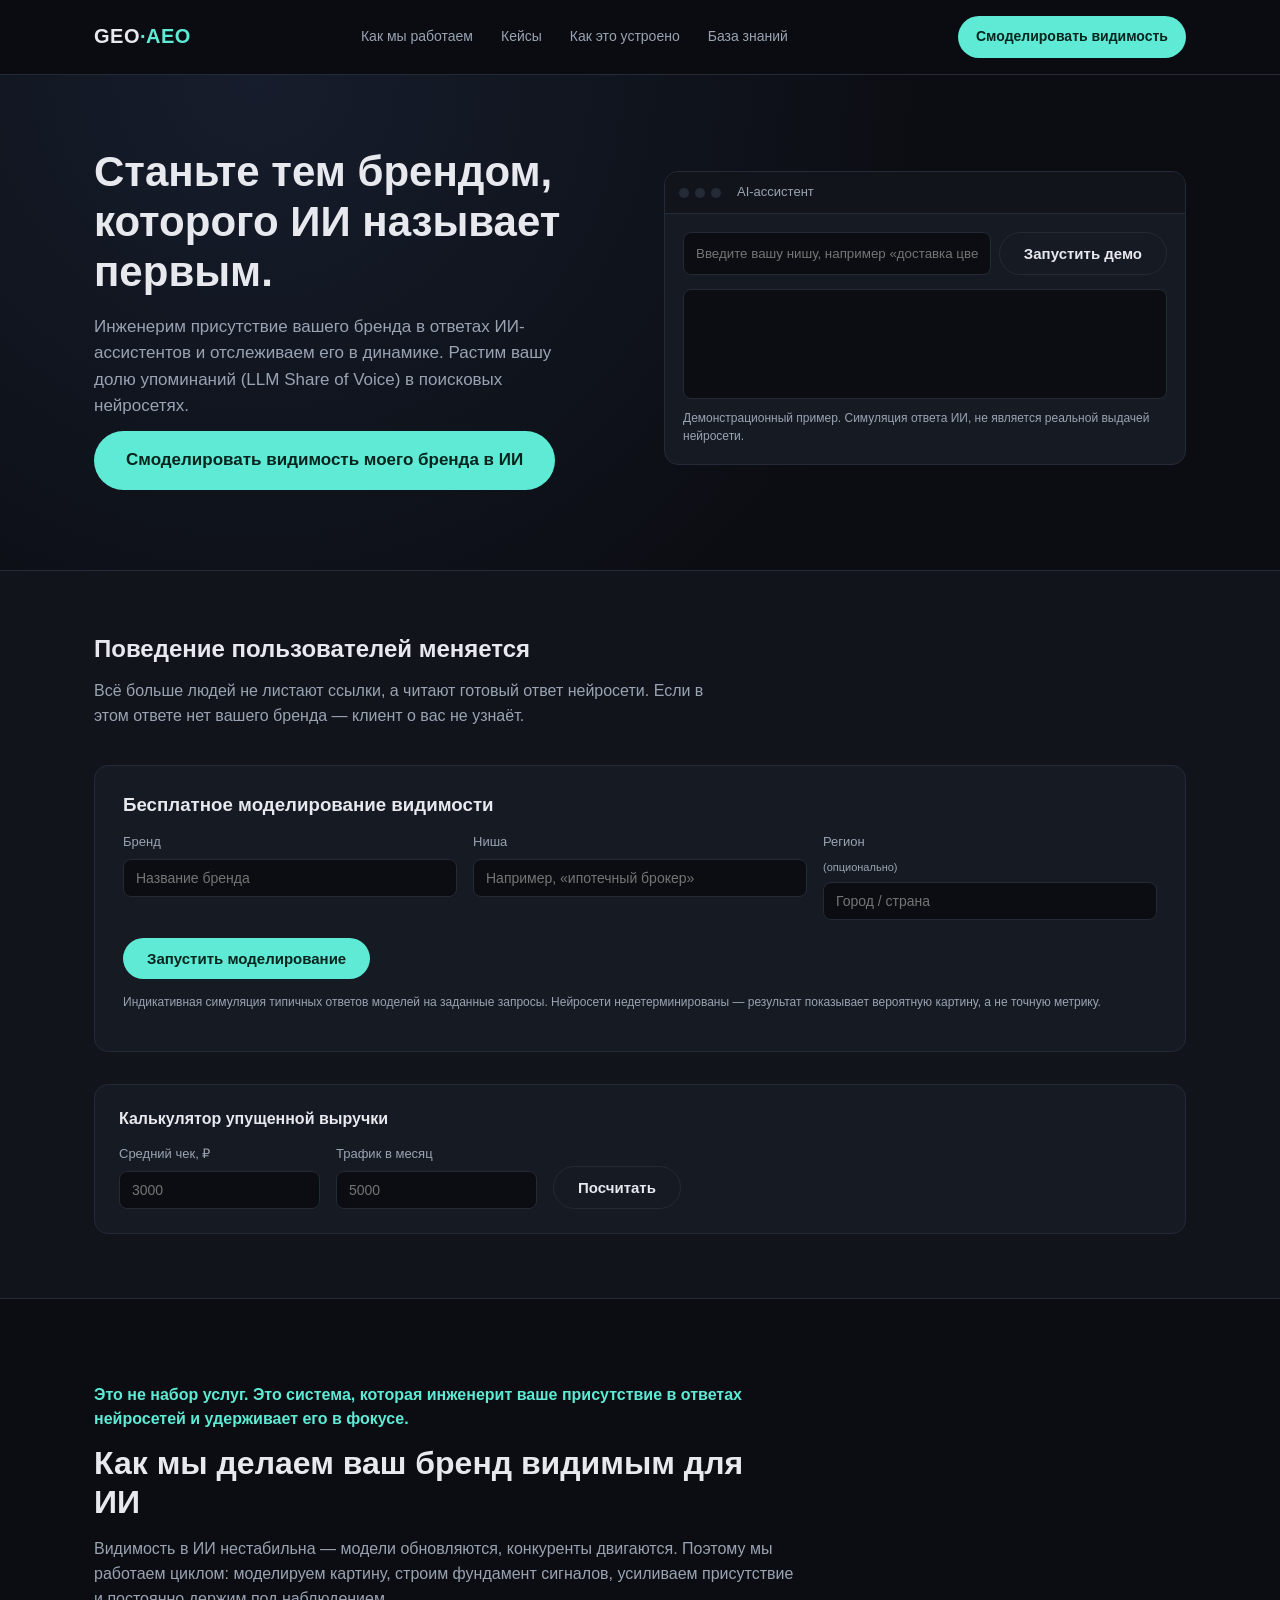
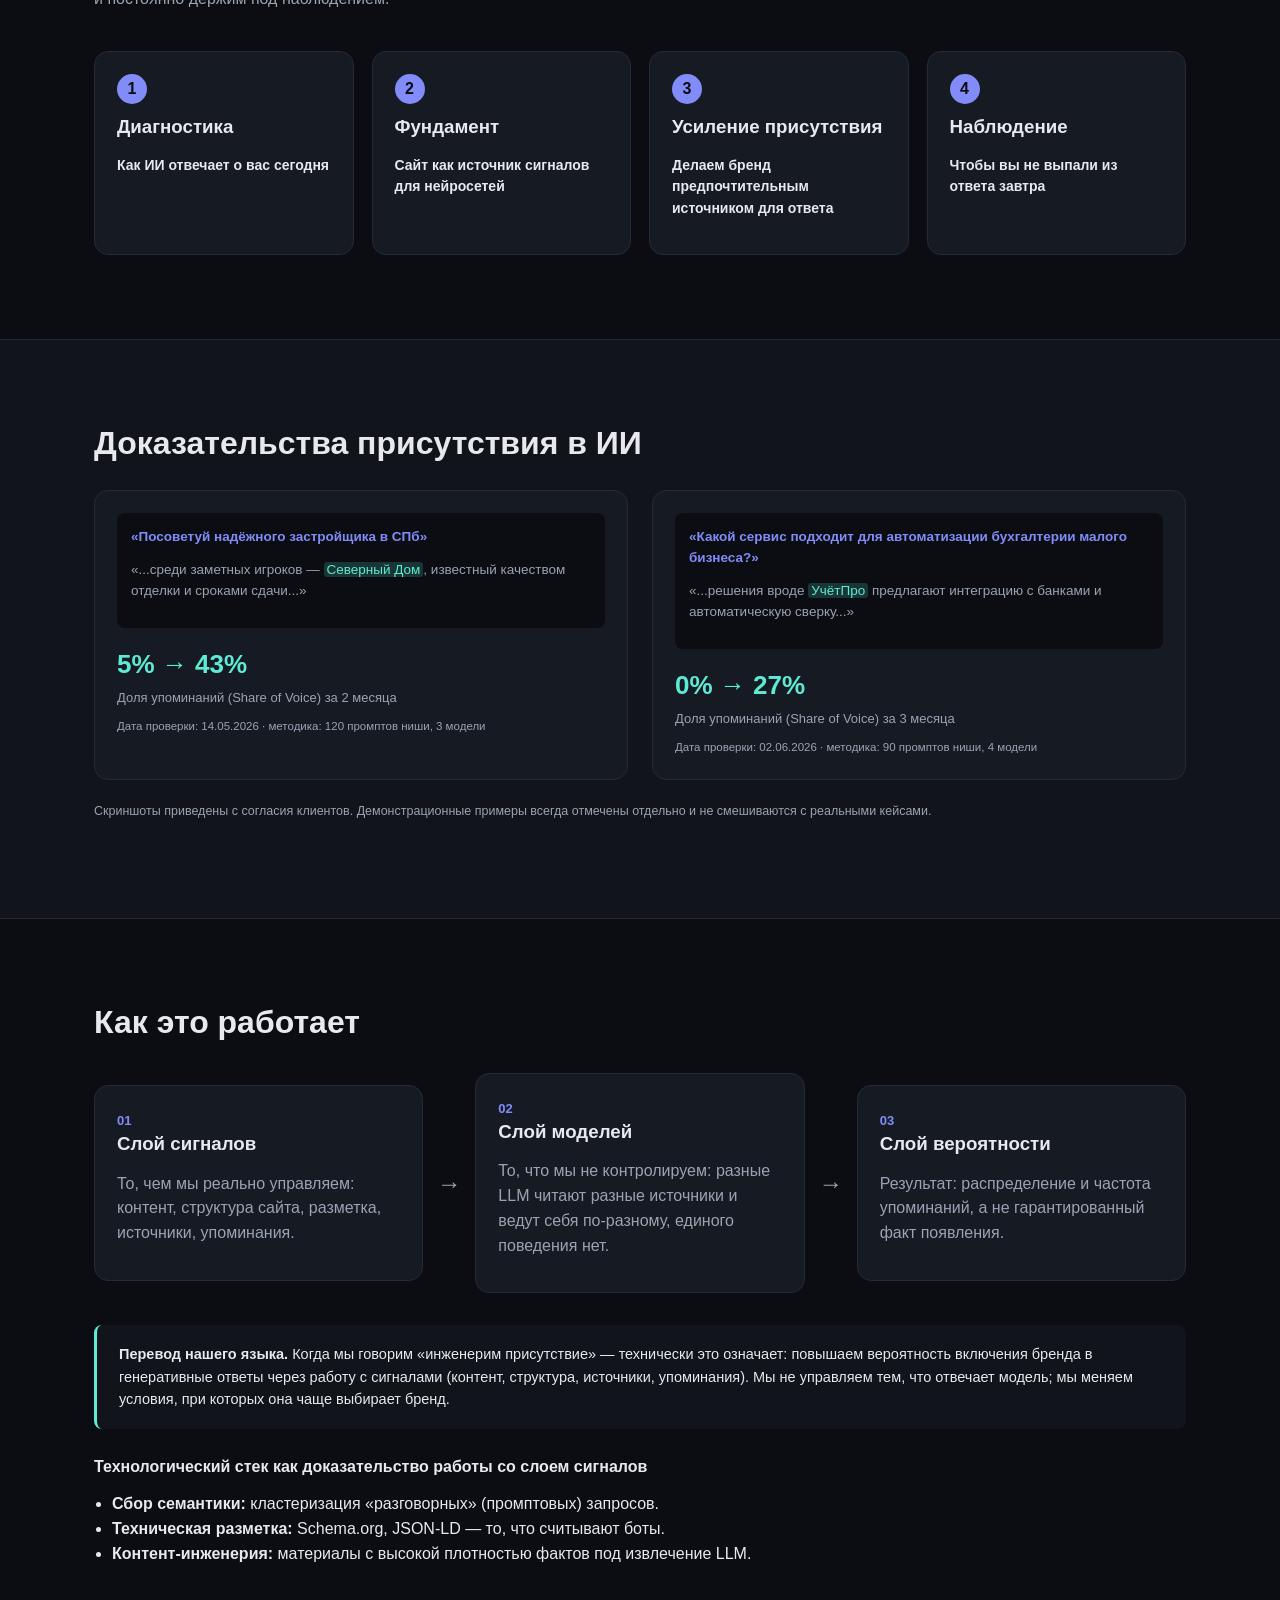
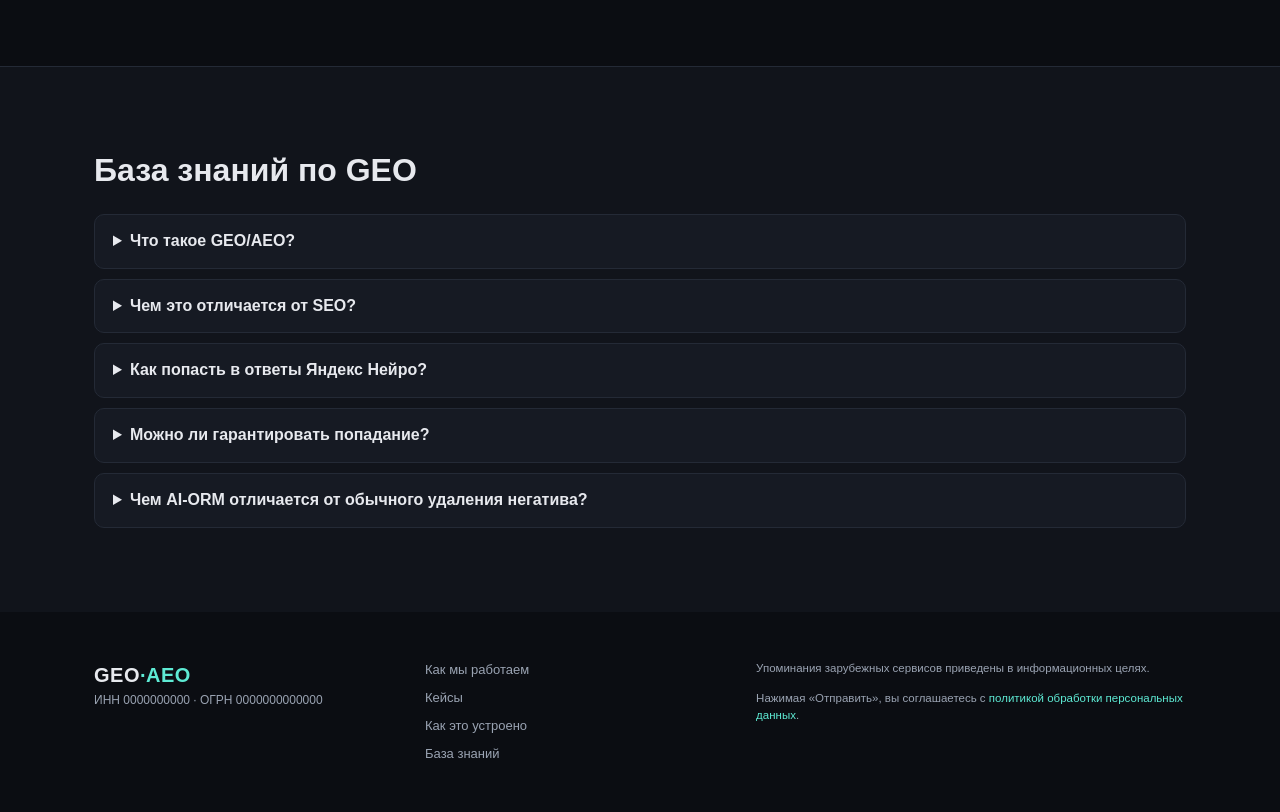
==== index.html @ 11b7abea "Прототип сайта GEO/AEO-агентства по ТЗ v1.2 Клик-демо на чистом HTML/CSS/JS: hero с интерактивным си" ====
<!DOCTYPE html>
<html lang="ru">
<head>
<meta charset="UTF-8">
<meta name="viewport" content="width=device-width, initial-scale=1.0">
<title>GEO/AEO-агентство — инженерим присутствие бренда в ответах ИИ</title>
<meta name="description" content="Повышаем вероятность включения вашего бренда в ответы генеративных нейросетей. Моделирование видимости, GEO-рефакторинг сайта, усиление присутствия, мониторинг доли упоминаний.">
<link rel="stylesheet" href="css/style.css">
</head>
<body>

<!-- ===================== HEADER ===================== -->
<header class="site-header" id="top">
  <div class="container header-inner">
    <a href="#top" class="logo">GEO<span>·AEO</span></a>
    <nav class="nav">
      <a href="#cycle">Как мы работаем</a>
      <a href="#cases">Кейсы</a>
      <a href="#layers">Как это устроено</a>
      <a href="#faq">База знаний</a>
    </nav>
    <a href="#checker" class="btn btn-primary nav-cta">Смоделировать видимость</a>
  </div>
</header>

<!-- ===================== ЭКРАН 1: HERO + СИМУЛЯТОР ===================== -->
<section class="hero" id="hero">
  <div class="container hero-grid">
    <div class="hero-text">
      <h1>Станьте тем брендом, которого ИИ называет первым.</h1>
      <p class="hero-sub">Инженерим присутствие вашего бренда в ответах ИИ-ассистентов и отслеживаем его в динамике. Растим вашу долю упоминаний (LLM Share of Voice) в поисковых нейросетях.</p>
      <a href="#checker" class="btn btn-primary btn-lg">Смоделировать видимость моего бренда в ИИ</a>
    </div>

    <div class="hero-sim">
      <div class="sim-window">
        <div class="sim-window-bar">
          <span class="sim-dot"></span><span class="sim-dot"></span><span class="sim-dot"></span>
          <span class="sim-title">AI-ассистент</span>
        </div>
        <div class="sim-body">
          <div class="sim-controls">
            <input type="text" id="simNicheInput" placeholder="Введите вашу нишу, например «доставка цветов»">
            <button id="simRunBtn" class="btn btn-secondary">Запустить демо</button>
          </div>
          <div class="sim-chat" id="simChat" aria-live="polite"></div>
          <p class="sim-disclaimer">Демонстрационный пример. Симуляция ответа ИИ, не является реальной выдачей нейросети.</p>
        </div>
      </div>
    </div>
  </div>
</section>

<!-- ===================== ЭКРАН 2: БОЛЬ + ЧЕКЕР ===================== -->
<section class="pain-checker" id="checker">
  <div class="container">
    <div class="pain">
      <h2>Поведение пользователей меняется</h2>
      <p>Всё больше людей не листают ссылки, а читают готовый ответ нейросети. Если в этом ответе нет вашего бренда — клиент о вас не узнаёт.</p>
    </div>

    <div class="checker-card">
      <h3>Бесплатное моделирование видимости</h3>
      <form id="checkerForm" class="checker-form">
        <div class="checker-fields">
          <label>
            Бренд
            <input type="text" id="checkerBrand" placeholder="Название бренда" required>
          </label>
          <label>
            Ниша
            <input type="text" id="checkerNiche" placeholder="Например, «ипотечный брокер»" required>
          </label>
          <label>
            Регион <span class="opt">(опционально)</span>
            <input type="text" id="checkerRegion" placeholder="Город / страна">
          </label>
        </div>
        <button type="submit" class="btn btn-primary">Запустить моделирование</button>
      </form>

      <p class="checker-disclaimer">Индикативная симуляция типичных ответов моделей на заданные запросы. Нейросети недетерминированы — результат показывает вероятную картину, а не точную метрику.</p>

      <div id="checkerResult" class="checker-result hidden"></div>
    </div>

    <div class="loss-calc">
      <h4>Калькулятор упущенной выручки</h4>
      <div class="loss-fields">
        <label>
          Средний чек, ₽
          <input type="number" id="lossCheck" placeholder="3000" min="0">
        </label>
        <label>
          Трафик в месяц
          <input type="number" id="lossTraffic" placeholder="5000" min="0">
        </label>
        <button id="lossCalcBtn" class="btn btn-secondary">Посчитать</button>
      </div>
      <p id="lossResult" class="loss-result hidden"></p>
    </div>
  </div>
</section>

<!-- ===================== ЭКРАН 3: ЦИКЛ ===================== -->
<section class="cycle" id="cycle">
  <div class="container">
    <p class="eyebrow">Это не набор услуг. Это система, которая инженерит ваше присутствие в ответах нейросетей и удерживает его в фокусе.</p>
    <h2>Как мы делаем ваш бренд видимым для ИИ</h2>
    <p class="cycle-sub">Видимость в ИИ нестабильна — модели обновляются, конкуренты двигаются. Поэтому мы работаем циклом: моделируем картину, строим фундамент сигналов, усиливаем присутствие и постоянно держим под наблюдением.</p>

    <div class="cycle-ring" id="cycleRing">
      <div class="cycle-stage" data-stage="1">
        <span class="stage-num">1</span>
        <h3>Диагностика</h3>
        <p class="stage-tagline">Как ИИ отвечает о вас сегодня</p>
        <div class="stage-detail">
          <p>Моделируем ответы ключевых нейросетей по реальным запросам ниши. Показываем честную картину: входит ли бренд в типичные ответы, что появляется вместо него, кто из конкурентов уже занял место.</p>
          <p><strong>Результат:</strong> карта видимости и список запросов, где бренд отсутствует.</p>
          <a href="#checker" class="stage-anchor">Базовое моделирование можно пройти прямо сейчас — бесплатно →</a>
        </div>
      </div>

      <div class="cycle-stage" data-stage="2">
        <span class="stage-num">2</span>
        <h3>Фундамент</h3>
        <p class="stage-tagline">Сайт как источник сигналов для нейросетей</p>
        <div class="stage-detail">
          <p>Если сайт нечитаем для ботов (JS прячет текст, нет разметки, контент размазан) — он не работает как источник. Пересобираем его под машинное извлечение: чистый семантический HTML, разметка Schema.org / JSON-LD, структура под «разговорные» запросы, высокая плотность фактов, мгновенная отдача контента ботам.</p>
          <p><strong>Результат:</strong> сайт-источник, который нейросети считывают за миллисекунды и используют как достоверный сигнал.</p>
          <p class="stage-note">GEO-рефакторинг (существующий сайт) или GEO-Ready сайт (с нуля).</p>
        </div>
      </div>

      <div class="cycle-stage" data-stage="3">
        <span class="stage-num">3</span>
        <h3>Усиление присутствия</h3>
        <p class="stage-tagline">Делаем бренд предпочтительным источником для ответа</p>
        <div class="stage-detail">
          <ul>
            <li><strong>GEO для РФ</strong> — Яндекс Нейро, GigaChat: справочники, VC.ru, Habr, товарные фиды, локальный контент.</li>
            <li><strong>Global GEO</strong> — ChatGPT, Claude, Gemini: вывод IT-продуктов, SaaS, экспортёров (Reddit, Medium, Quora).</li>
            <li><strong>AI-ORM</strong> — работа с репутацией в ИИ: вытеснение галлюцинаций и устаревшего негатива корректными фактами.</li>
          </ul>
          <p><strong>Результат:</strong> рост доли упоминаний (Share of Voice) в ответах нейросетей.</p>
        </div>
      </div>

      <div class="cycle-stage" data-stage="4">
        <span class="stage-num">4</span>
        <h3>Наблюдение</h3>
        <p class="stage-tagline">Чтобы вы не выпали из ответа завтра</p>
        <div class="stage-detail">
          <p>Видимость в ИИ — не разовый трофей. Подключаем мониторинг: дашборд с динамикой доли упоминаний по неделям в разрезе нейросетей, сигналы «бренд выпал из ответа по запросу X», движение конкурентов.</p>
          <p class="stage-trigger">Конкуренты не стоят на месте: когда они усиливают свои сигналы, нейросеть может перестать включать вас в ответ. Мониторинг замечает такие сдвиги и сигнализирует о них.</p>
          <p class="stage-note">AI-Visibility Monitoring — подписка (retainer).</p>
          <button class="btn btn-secondary stage-dashboard-btn" id="dashboardDemoBtn">Показать демо дашборда</button>
        </div>
      </div>
    </div>

    <div id="dashboardPreview" class="dashboard-preview hidden">
      <h4>AI-Visibility Monitoring — демо</h4>
      <div class="dashboard-chart" id="dashboardChart"></div>
      <p class="dashboard-caption">Динамика доли упоминаний бренда по неделям (демонстрационные данные).</p>
    </div>
  </div>
</section>

<!-- ===================== ЭКРАН 4: КЕЙСЫ ===================== -->
<section class="cases" id="cases">
  <div class="container">
    <h2>Доказательства присутствия в ИИ</h2>
    <div class="cases-grid">
      <article class="case-card">
        <div class="case-chat">
          <p class="case-query">«Посоветуй надёжного застройщика в СПб»</p>
          <p class="case-answer">«...среди заметных игроков — <mark>Северный Дом</mark>, известный качеством отделки и сроками сдачи...»</p>
        </div>
        <div class="case-stat">
          <span class="case-number">5% → 43%</span>
          <span class="case-label">Доля упоминаний (Share of Voice) за 2 месяца</span>
        </div>
        <p class="case-date">Дата проверки: 14.05.2026 · методика: 120 промптов ниши, 3 модели</p>
      </article>

      <article class="case-card">
        <div class="case-chat">
          <p class="case-query">«Какой сервис подходит для автоматизации бухгалтерии малого бизнеса?»</p>
          <p class="case-answer">«...решения вроде <mark>УчётПро</mark> предлагают интеграцию с банками и автоматическую сверку...»</p>
        </div>
        <div class="case-stat">
          <span class="case-number">0% → 27%</span>
          <span class="case-label">Доля упоминаний (Share of Voice) за 3 месяца</span>
        </div>
        <p class="case-date">Дата проверки: 02.06.2026 · методика: 90 промптов ниши, 4 модели</p>
      </article>
    </div>
    <p class="cases-note">Скриншоты приведены с согласия клиентов. Демонстрационные примеры всегда отмечены отдельно и не смешиваются с реальными кейсами.</p>
  </div>
</section>

<!-- ===================== ЭКРАН 5: ТРЁХСЛОЙНАЯ МОДЕЛЬ ===================== -->
<section class="layers" id="layers">
  <div class="container">
    <h2>Как это работает</h2>
    <div class="layers-grid">
      <div class="layer-card">
        <span class="layer-num">01</span>
        <h3>Слой сигналов</h3>
        <p>То, чем мы реально управляем: контент, структура сайта, разметка, источники, упоминания.</p>
      </div>
      <div class="layer-arrow">→</div>
      <div class="layer-card">
        <span class="layer-num">02</span>
        <h3>Слой моделей</h3>
        <p>То, что мы не контролируем: разные LLM читают разные источники и ведут себя по-разному, единого поведения нет.</p>
      </div>
      <div class="layer-arrow">→</div>
      <div class="layer-card">
        <span class="layer-num">03</span>
        <h3>Слой вероятности</h3>
        <p>Результат: распределение и частота упоминаний, а не гарантированный факт появления.</p>
      </div>
    </div>

    <div class="translation-block">
      <p><strong>Перевод нашего языка.</strong> Когда мы говорим «инженерим присутствие» — технически это означает: повышаем вероятность включения бренда в генеративные ответы через работу с сигналами (контент, структура, источники, упоминания). Мы не управляем тем, что отвечает модель; мы меняем условия, при которых она чаще выбирает бренд.</p>
    </div>

    <div class="stack-proof">
      <h4>Технологический стек как доказательство работы со слоем сигналов</h4>
      <ul>
        <li><strong>Сбор семантики:</strong> кластеризация «разговорных» (промптовых) запросов.</li>
        <li><strong>Техническая разметка:</strong> Schema.org, JSON-LD — то, что считывают боты.</li>
        <li><strong>Контент-инженерия:</strong> материалы с высокой плотностью фактов под извлечение LLM.</li>
      </ul>
    </div>
  </div>
</section>

<!-- ===================== ЭКРАН 6: БАЗА ЗНАНИЙ / FAQ ===================== -->
<section class="faq" id="faq">
  <div class="container">
    <h2>База знаний по GEO</h2>
    <div class="faq-list" id="faqList">
      <details class="faq-item">
        <summary>Что такое GEO/AEO?</summary>
        <p>GEO (Generative Engine Optimization) и AEO (Answer Engine Optimization) — это работа с сигналами бренда так, чтобы генеративные нейросети чаще включали его в свои ответы.</p>
      </details>
      <details class="faq-item">
        <summary>Чем это отличается от SEO?</summary>
        <p>SEO оптимизирует позицию в списке ссылок поисковика. GEO/AEO работает с тем, что модель извлекает и пересказывает в готовом ответе — без списка ссылок и без гарантированной «позиции».</p>
      </details>
      <details class="faq-item">
        <summary>Как попасть в ответы Яндекс Нейро?</summary>
        <p>Через работу со слоем сигналов: справочники, тематические площадки (VC.ru, Habr), товарные фиды, локальный контент, структурированная разметка сайта.</p>
      </details>
      <details class="faq-item">
        <summary>Можно ли гарантировать попадание?</summary>
        <p>Нет. Можно влиять на вероятность через сигналы — модели остаются вероятностными системами, которые мы не контролируем (см. трёхслойную модель выше).</p>
      </details>
      <details class="faq-item">
        <summary>Чем AI-ORM отличается от обычного удаления негатива?</summary>
        <p>Убрать фактическую ошибку из ответа модели — это вероятностная работа с сигналами, а не клик «удалить». Мы вытесняем устаревший или неверный контекст корректными фактами, но не гарантируем мгновенное исчезновение упоминания.</p>
      </details>
    </div>
  </div>
</section>

<!-- ===================== ЭКРАН 7: ПОДВАЛ ===================== -->
<footer class="site-footer" id="footer">
  <div class="container footer-grid">
    <div>
      <a href="#top" class="logo">GEO<span>·AEO</span></a>
      <p class="footer-legal">ИНН 0000000000 · ОГРН 0000000000000</p>
    </div>
    <div class="footer-links">
      <a href="#cycle">Как мы работаем</a>
      <a href="#cases">Кейсы</a>
      <a href="#layers">Как это устроено</a>
      <a href="#faq">База знаний</a>
    </div>
    <div class="footer-disclaimers">
      <p>Упоминания зарубежных сервисов приведены в информационных целях.</p>
      <p>Нажимая «Отправить», вы соглашаетесь с <a href="#">политикой обработки персональных данных</a>.</p>
    </div>
  </div>
</footer>

<script src="js/main.js"></script>
</body>
</html>
---- css/style.css ----
:root {
  --bg: #0b0d12;
  --bg-alt: #11141b;
  --card: #161a23;
  --border: #242a36;
  --text: #e7e9ee;
  --text-dim: #9aa3b2;
  --accent: #5eead4;
  --accent-2: #818cf8;
  --danger: #f97373;
  --radius: 14px;
}

* { box-sizing: border-box; }

html { scroll-behavior: smooth; }

body {
  margin: 0;
  font-family: -apple-system, "Segoe UI", Roboto, Inter, Arial, sans-serif;
  background: var(--bg);
  color: var(--text);
  line-height: 1.55;
}

.container {
  max-width: 1140px;
  margin: 0 auto;
  padding: 0 24px;
}

h1, h2, h3, h4 { line-height: 1.2; margin: 0 0 16px; }
p { margin: 0 0 12px; color: var(--text-dim); }

a { color: var(--accent); text-decoration: none; }
a:hover { text-decoration: underline; }

.btn {
  display: inline-block;
  border: none;
  border-radius: 999px;
  padding: 12px 24px;
  font-size: 15px;
  font-weight: 600;
  cursor: pointer;
  transition: transform .15s ease, opacity .15s ease;
}
.btn:hover { transform: translateY(-1px); opacity: .92; text-decoration: none; }
.btn-primary { background: var(--accent); color: #06251f; }
.btn-secondary { background: transparent; color: var(--text); border: 1px solid var(--border); }
.btn-lg { padding: 16px 32px; font-size: 17px; }

/* ===== HEADER ===== */
.site-header {
  position: sticky;
  top: 0;
  z-index: 50;
  background: rgba(11, 13, 18, .9);
  backdrop-filter: blur(8px);
  border-bottom: 1px solid var(--border);
}
.header-inner {
  display: flex;
  align-items: center;
  justify-content: space-between;
  padding: 16px 24px;
}
.logo { font-weight: 800; font-size: 20px; color: var(--text); letter-spacing: .5px; }
.logo span { color: var(--accent); }
.nav { display: flex; gap: 28px; }
.nav a { color: var(--text-dim); font-size: 14px; }
.nav-cta { font-size: 14px; padding: 10px 18px; }

/* ===== HERO ===== */
.hero { padding: 72px 0 80px; background: radial-gradient(circle at 20% 0%, #161d2c 0%, var(--bg) 60%); }
.hero-grid { display: grid; grid-template-columns: 1fr 1fr; gap: 48px; align-items: center; }
.hero-text h1 { font-size: 42px; }
.hero-sub { font-size: 17px; max-width: 480px; }

.sim-window {
  background: var(--card);
  border: 1px solid var(--border);
  border-radius: var(--radius);
  overflow: hidden;
}
.sim-window-bar {
  display: flex;
  align-items: center;
  gap: 6px;
  padding: 10px 14px;
  background: var(--bg-alt);
  border-bottom: 1px solid var(--border);
}
.sim-dot { width: 10px; height: 10px; border-radius: 50%; background: var(--border); }
.sim-title { margin-left: 10px; font-size: 13px; color: var(--text-dim); }
.sim-body { padding: 18px; }
.sim-controls { display: flex; gap: 8px; margin-bottom: 14px; }
.sim-controls input {
  flex: 1;
  background: var(--bg);
  border: 1px solid var(--border);
  border-radius: 8px;
  padding: 10px 12px;
  color: var(--text);
}
.sim-chat {
  min-height: 110px;
  background: var(--bg);
  border: 1px solid var(--border);
  border-radius: 8px;
  padding: 14px;
  font-size: 14px;
  white-space: pre-wrap;
}
.sim-disclaimer { font-size: 12px; color: var(--text-dim); margin-top: 10px; margin-bottom: 0; }

/* ===== PAIN + CHECKER ===== */
.pain-checker { padding: 64px 0; background: var(--bg-alt); border-top: 1px solid var(--border); border-bottom: 1px solid var(--border); }
.pain { max-width: 640px; margin-bottom: 36px; }
.checker-card {
  background: var(--card);
  border: 1px solid var(--border);
  border-radius: var(--radius);
  padding: 28px;
}
.checker-fields { display: grid; grid-template-columns: 1fr 1fr 1fr; gap: 16px; margin-bottom: 18px; }
.checker-fields label, .loss-fields label { display: flex; flex-direction: column; gap: 6px; font-size: 13px; color: var(--text-dim); }
.checker-fields input, .loss-fields input {
  background: var(--bg);
  border: 1px solid var(--border);
  border-radius: 8px;
  padding: 10px 12px;
  color: var(--text);
  font-size: 14px;
}
.opt { font-size: 11px; color: var(--text-dim); }
.checker-disclaimer { font-size: 12px; margin-top: 14px; color: var(--text-dim); }
.checker-result {
  margin-top: 20px;
  border-top: 1px solid var(--border);
  padding-top: 20px;
}
.checker-result.hidden, .dashboard-preview.hidden, .loss-result.hidden { display: none; }
.result-row { display: flex; justify-content: space-between; padding: 10px 0; border-bottom: 1px solid var(--border); font-size: 14px; }
.result-row:last-child { border-bottom: none; }
.result-badge { font-weight: 700; }
.badge-in { color: var(--accent); }
.badge-out { color: var(--danger); }

.loss-calc { margin-top: 32px; background: var(--card); border: 1px solid var(--border); border-radius: var(--radius); padding: 24px; }
.loss-fields { display: flex; gap: 16px; align-items: flex-end; flex-wrap: wrap; }
.loss-result { margin-top: 14px; font-size: 15px; }

/* ===== CYCLE ===== */
.cycle { padding: 84px 0; }
.eyebrow { color: var(--accent); font-weight: 600; max-width: 700px; }
.cycle h2 { font-size: 32px; max-width: 700px; }
.cycle-sub { max-width: 700px; margin-bottom: 40px; }

.cycle-ring { display: grid; grid-template-columns: repeat(4, 1fr); gap: 18px; }
.cycle-stage {
  background: var(--card);
  border: 1px solid var(--border);
  border-radius: var(--radius);
  padding: 22px;
  position: relative;
  cursor: pointer;
  transition: border-color .2s ease, transform .2s ease;
}
.cycle-stage:hover { border-color: var(--accent); transform: translateY(-3px); }
.stage-num {
  display: inline-flex;
  align-items: center;
  justify-content: center;
  width: 30px; height: 30px;
  border-radius: 50%;
  background: var(--accent-2);
  color: #0b0d12;
  font-weight: 700;
  margin-bottom: 12px;
}
.stage-tagline { color: var(--text); font-weight: 600; font-size: 14px; }
.stage-detail { display: none; margin-top: 14px; font-size: 13.5px; }
.cycle-stage.active .stage-detail { display: block; }
.stage-detail ul { padding-left: 18px; margin: 0 0 12px; }
.stage-anchor { font-size: 13px; }
.stage-note { font-style: italic; color: var(--text-dim); font-size: 13px; }
.stage-trigger { background: var(--bg-alt); border-left: 3px solid var(--danger); padding: 10px 12px; border-radius: 6px; }
.stage-dashboard-btn { margin-top: 8px; font-size: 13px; padding: 8px 16px; }

.dashboard-preview { margin-top: 32px; background: var(--card); border: 1px solid var(--border); border-radius: var(--radius); padding: 24px; }
.dashboard-chart { display: flex; align-items: flex-end; gap: 6px; height: 140px; margin: 18px 0; }
.dashboard-bar { flex: 1; background: linear-gradient(180deg, var(--accent), var(--accent-2)); border-radius: 4px 4px 0 0; }
.dashboard-caption { font-size: 12px; color: var(--text-dim); margin: 0; }

/* ===== CASES ===== */
.cases { padding: 84px 0; background: var(--bg-alt); border-top: 1px solid var(--border); border-bottom: 1px solid var(--border); }
.cases h2 { font-size: 32px; }
.cases-grid { display: grid; grid-template-columns: 1fr 1fr; gap: 24px; margin-top: 28px; }
.case-card { background: var(--card); border: 1px solid var(--border); border-radius: var(--radius); padding: 22px; }
.case-chat { background: var(--bg); border-radius: 8px; padding: 14px; margin-bottom: 16px; font-size: 13.5px; }
.case-query { color: var(--accent-2); font-weight: 600; }
.case-answer mark { background: rgba(94,234,212,.18); color: var(--accent); padding: 0 3px; border-radius: 3px; }
.case-stat { display: flex; flex-direction: column; gap: 4px; margin-bottom: 10px; }
.case-number { font-size: 26px; font-weight: 800; color: var(--accent); }
.case-label { font-size: 13px; color: var(--text-dim); }
.case-date { font-size: 11.5px; color: var(--text-dim); margin: 0; }
.cases-note { margin-top: 22px; font-size: 12.5px; }

/* ===== LAYERS ===== */
.layers { padding: 84px 0; }
.layers h2 { font-size: 32px; }
.layers-grid { display: grid; grid-template-columns: 1fr auto 1fr auto 1fr; gap: 14px; align-items: center; margin: 32px 0; }
.layer-card { background: var(--card); border: 1px solid var(--border); border-radius: var(--radius); padding: 22px; }
.layer-num { color: var(--accent-2); font-weight: 700; font-size: 13px; }
.layer-arrow { font-size: 24px; color: var(--text-dim); text-align: center; }
.translation-block { background: var(--bg-alt); border-left: 3px solid var(--accent); border-radius: 8px; padding: 18px 22px; margin: 28px 0; }
.translation-block p { color: var(--text); margin: 0; font-size: 14.5px; }
.stack-proof { margin-top: 28px; }
.stack-proof ul { padding-left: 18px; }

/* ===== FAQ ===== */
.faq { padding: 84px 0; background: var(--bg-alt); border-top: 1px solid var(--border); }
.faq h2 { font-size: 32px; }
.faq-list { margin-top: 24px; display: flex; flex-direction: column; gap: 10px; }
.faq-item { background: var(--card); border: 1px solid var(--border); border-radius: 10px; padding: 14px 18px; }
.faq-item summary { cursor: pointer; font-weight: 600; color: var(--text); }
.faq-item p { margin-top: 10px; margin-bottom: 0; }

/* ===== FOOTER ===== */
.site-footer { padding: 48px 0; }
.footer-grid { display: grid; grid-template-columns: 1fr 1fr 1.4fr; gap: 24px; }
.footer-legal { font-size: 12px; }
.footer-links { display: flex; flex-direction: column; gap: 8px; }
.footer-links a { color: var(--text-dim); font-size: 13px; }
.footer-disclaimers p { font-size: 11.5px; }

/* ===== RESPONSIVE ===== */
@media (max-width: 900px) {
  .hero-grid, .cases-grid { grid-template-columns: 1fr; }
  .cycle-ring { grid-template-columns: 1fr 1fr; }
  .layers-grid { grid-template-columns: 1fr; }
  .layer-arrow { transform: rotate(90deg); }
  .checker-fields { grid-template-columns: 1fr; }
  .footer-grid { grid-template-columns: 1fr; }
}
@media (max-width: 600px) {
  .cycle-ring { grid-template-columns: 1fr; }
  .hero-text h1 { font-size: 30px; }
}
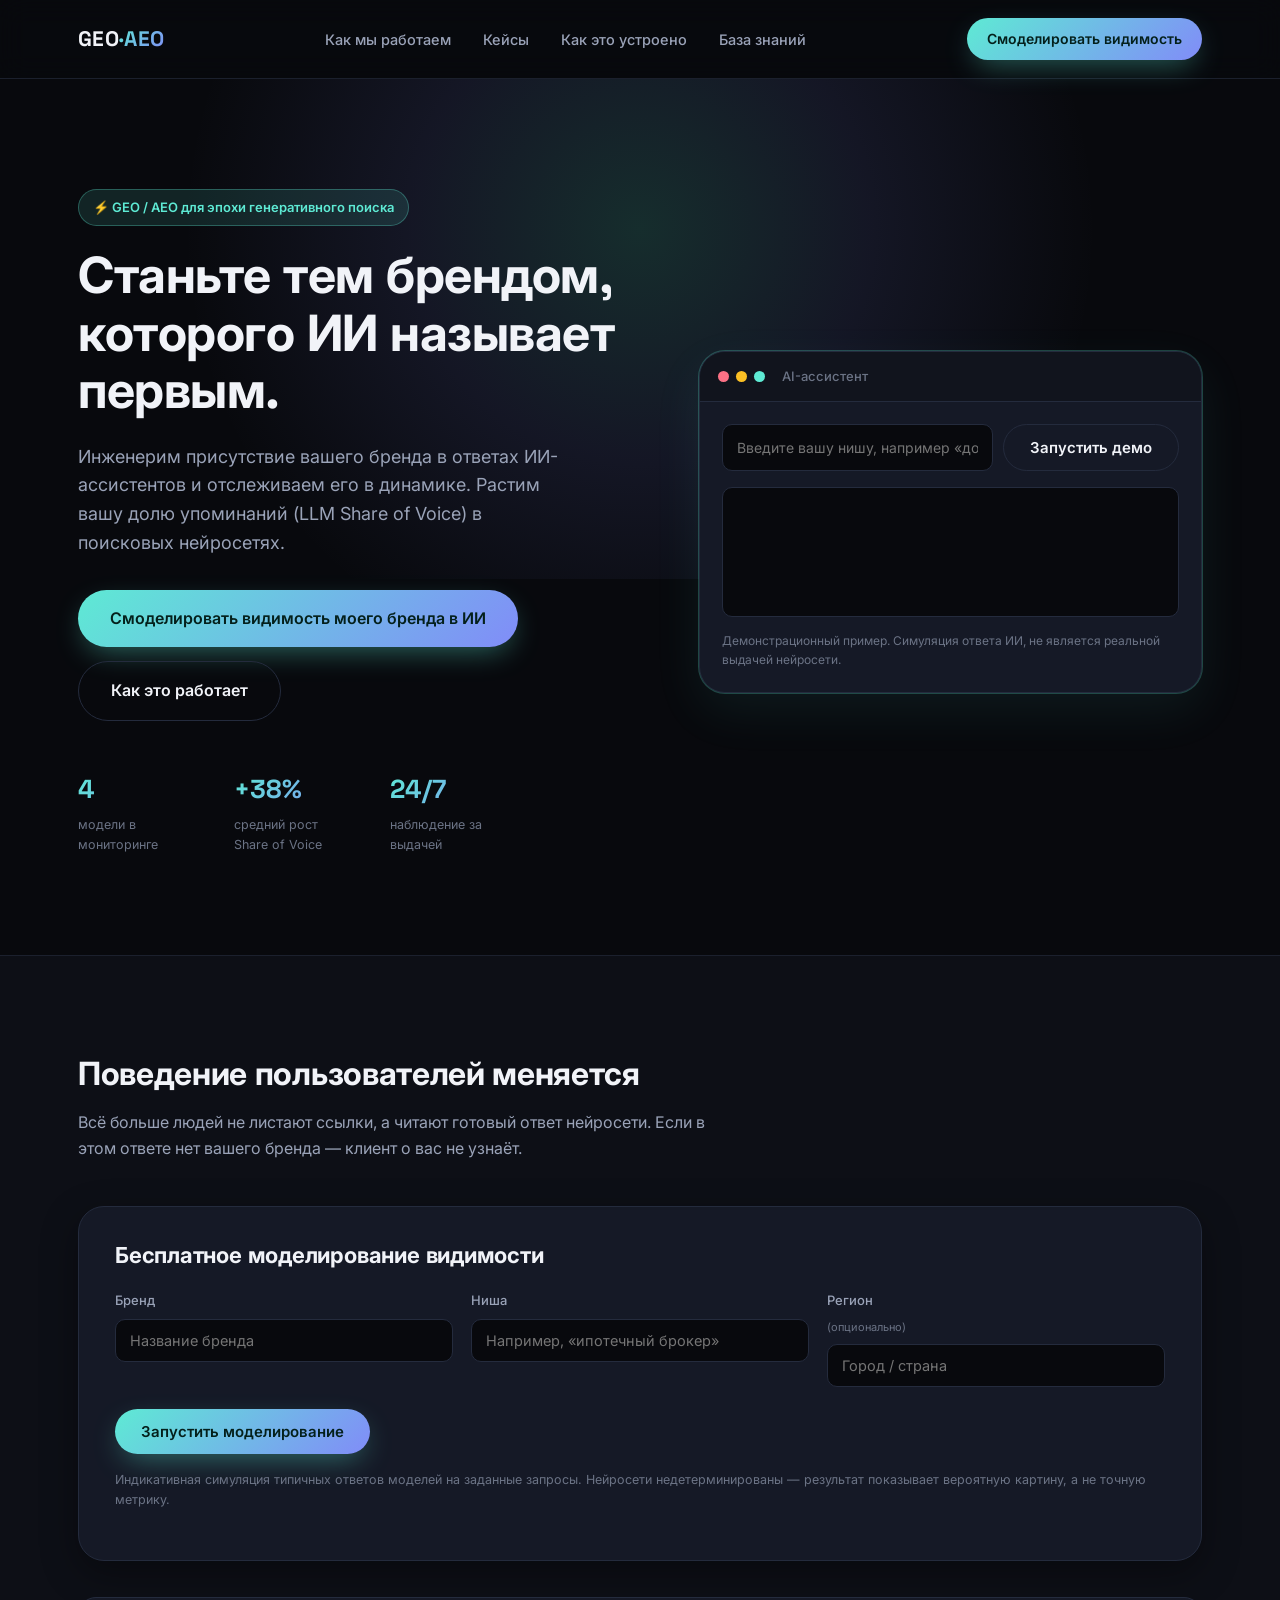
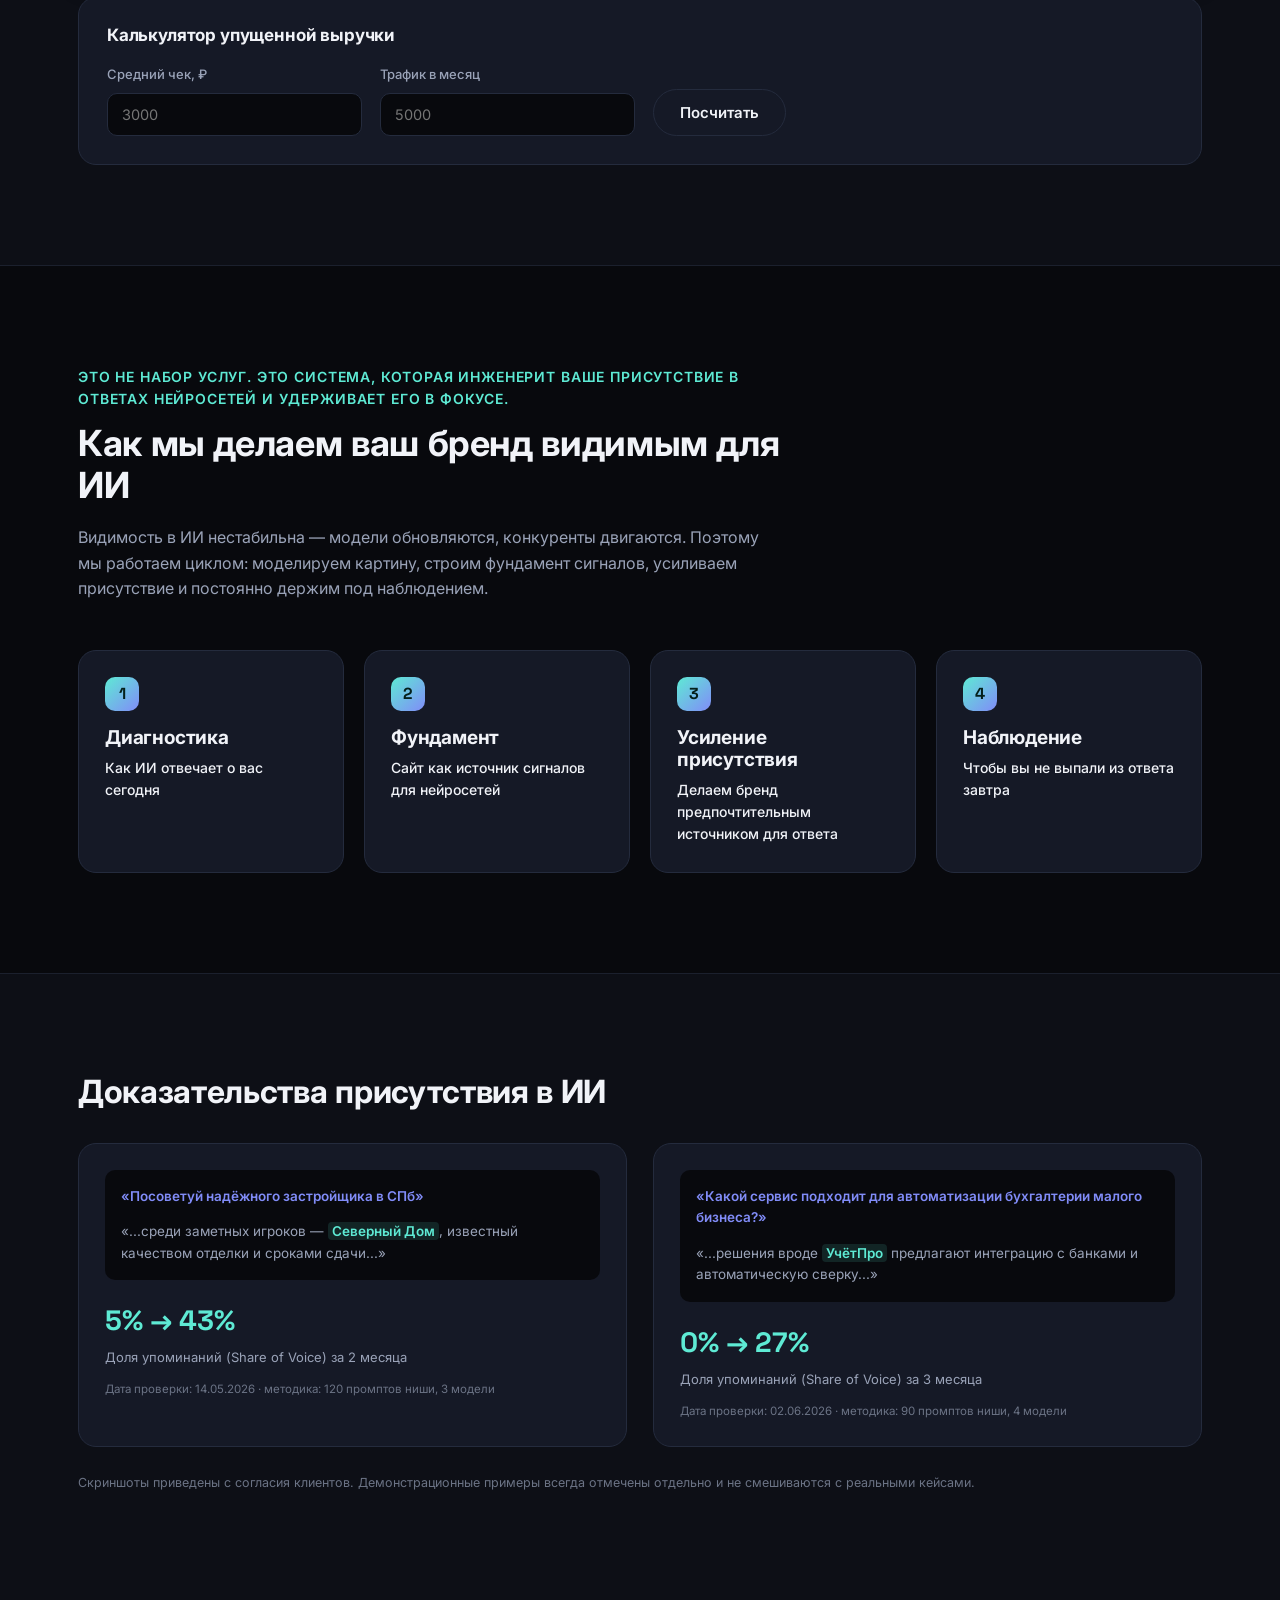
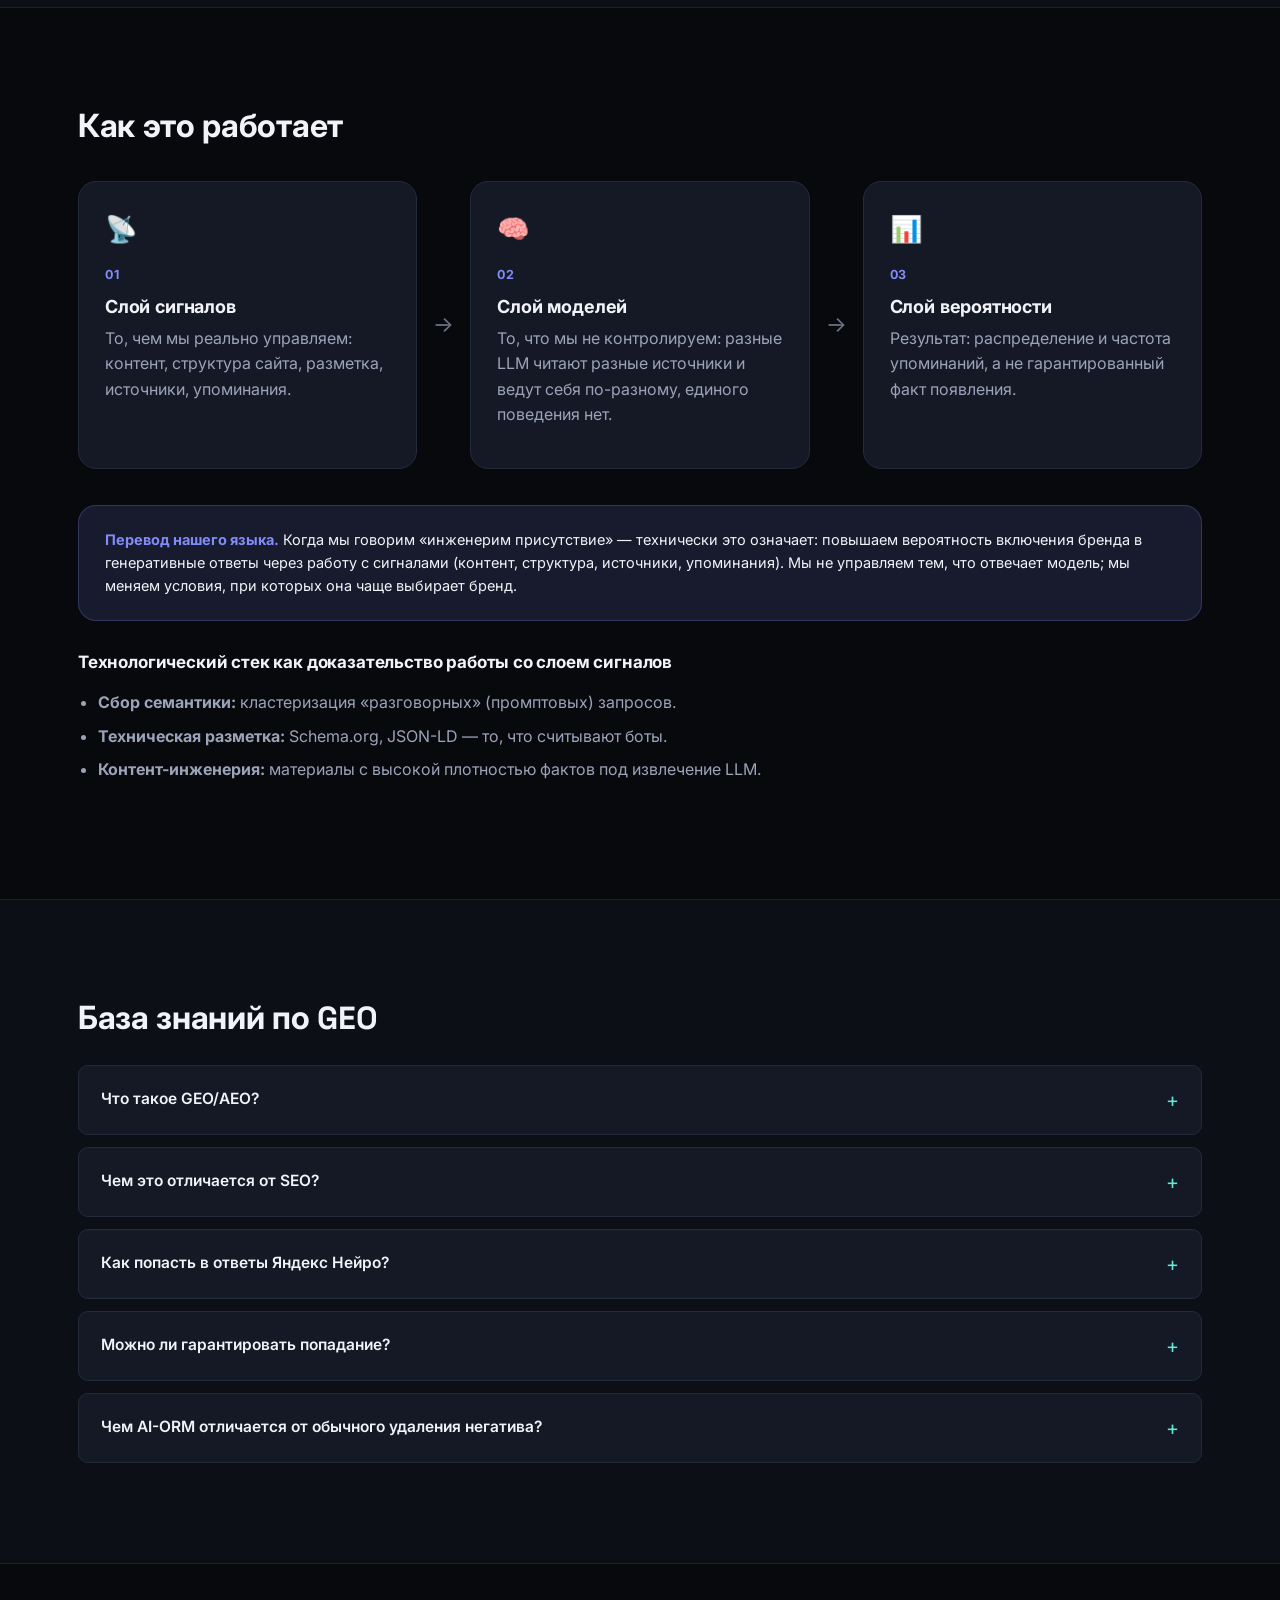
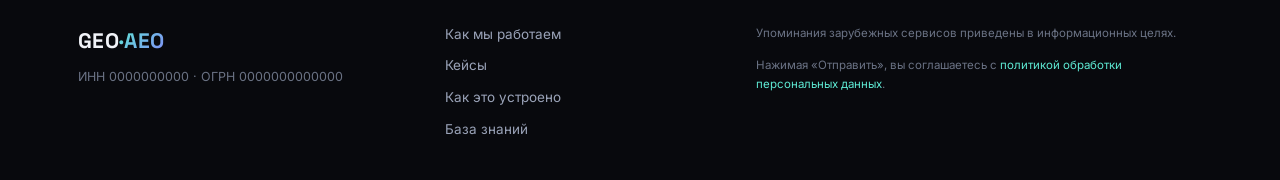
==== commit edc95a0a: "Визуальный редизайн лендинга: hero, карточки, типографика, адаптив Добавлены шрифты Inter/Space Grot" ====
--- a/index.html
+++ b/index.html
@@ -5,6 +5,9 @@
 <meta name="viewport" content="width=device-width, initial-scale=1.0">
 <title>GEO/AEO-агентство — инженерим присутствие бренда в ответах ИИ</title>
 <meta name="description" content="Повышаем вероятность включения вашего бренда в ответы генеративных нейросетей. Моделирование видимости, GEO-рефакторинг сайта, усиление присутствия, мониторинг доли упоминаний.">
+<link rel="preconnect" href="https://fonts.googleapis.com">
+<link rel="preconnect" href="https://fonts.gstatic.com" crossorigin>
+<link href="https://fonts.googleapis.com/css2?family=Inter:wght@400;500;600;700;800&family=Space+Grotesk:wght@500;600;700&display=swap" rel="stylesheet">
 <link rel="stylesheet" href="css/style.css">
 </head>
 <body>
@@ -25,11 +28,21 @@
 
 <!-- ===================== ЭКРАН 1: HERO + СИМУЛЯТОР ===================== -->
 <section class="hero" id="hero">
+  <div class="hero-glow"></div>
   <div class="container hero-grid">
     <div class="hero-text">
+      <span class="hero-badge">⚡ GEO / AEO для эпохи генеративного поиска</span>
       <h1>Станьте тем брендом, которого ИИ называет первым.</h1>
       <p class="hero-sub">Инженерим присутствие вашего бренда в ответах ИИ-ассистентов и отслеживаем его в динамике. Растим вашу долю упоминаний (LLM Share of Voice) в поисковых нейросетях.</p>
-      <a href="#checker" class="btn btn-primary btn-lg">Смоделировать видимость моего бренда в ИИ</a>
+      <div class="hero-actions">
+        <a href="#checker" class="btn btn-primary btn-lg">Смоделировать видимость моего бренда в ИИ</a>
+        <a href="#cycle" class="btn btn-ghost btn-lg">Как это работает</a>
+      </div>
+      <div class="hero-stats">
+        <div class="hero-stat"><span class="hero-stat-num">4</span><span class="hero-stat-label">модели в мониторинге</span></div>
+        <div class="hero-stat"><span class="hero-stat-num">+38%</span><span class="hero-stat-label">средний рост Share of Voice</span></div>
+        <div class="hero-stat"><span class="hero-stat-num">24/7</span><span class="hero-stat-label">наблюдение за выдачей</span></div>
+      </div>
     </div>
 
     <div class="hero-sim">
@@ -206,18 +219,21 @@
     <h2>Как это работает</h2>
     <div class="layers-grid">
       <div class="layer-card">
+        <span class="layer-icon">📡</span>
         <span class="layer-num">01</span>
         <h3>Слой сигналов</h3>
         <p>То, чем мы реально управляем: контент, структура сайта, разметка, источники, упоминания.</p>
       </div>
       <div class="layer-arrow">→</div>
       <div class="layer-card">
+        <span class="layer-icon">🧠</span>
         <span class="layer-num">02</span>
         <h3>Слой моделей</h3>
         <p>То, что мы не контролируем: разные LLM читают разные источники и ведут себя по-разному, единого поведения нет.</p>
       </div>
       <div class="layer-arrow">→</div>
       <div class="layer-card">
+        <span class="layer-icon">📊</span>
         <span class="layer-num">03</span>
         <h3>Слой вероятности</h3>
         <p>Результат: распределение и частота упоминаний, а не гарантированный факт появления.</p>
--- a/css/style.css
+++ b/css/style.css
@@ -1,250 +1,481 @@
+/* ============ DESIGN TOKENS ============ */
 :root {
-  --bg: #0b0d12;
-  --bg-alt: #11141b;
-  --card: #161a23;
-  --border: #242a36;
-  --text: #e7e9ee;
-  --text-dim: #9aa3b2;
+  --bg: #08090d;
+  --bg-soft: #0d0f16;
+  --bg-alt: #11141d;
+  --card: #151926;
+  --card-hover: #1a1f2e;
+  --border: #242b3d;
+  --border-soft: #1b202d;
+  --text: #f1f3f8;
+  --text-dim: #9aa3b8;
+  --text-faint: #6b7385;
   --accent: #5eead4;
+  --accent-soft: rgba(94, 234, 212, .12);
   --accent-2: #818cf8;
-  --danger: #f97373;
-  --radius: 14px;
+  --accent-2-soft: rgba(129, 140, 248, .14);
+  --gradient: linear-gradient(135deg, #5eead4 0%, #818cf8 100%);
+  --danger: #fb7185;
+  --radius-sm: 10px;
+  --radius: 18px;
+  --radius-lg: 26px;
+  --shadow-sm: 0 4px 16px rgba(0,0,0,.25);
+  --shadow-md: 0 12px 36px rgba(0,0,0,.35);
+  --shadow-glow: 0 0 0 1px rgba(94,234,212,.25), 0 18px 50px rgba(94,234,212,.08);
+  --container-w: 1180px;
+  --font-body: "Inter", -apple-system, "Segoe UI", Roboto, Arial, sans-serif;
+  --font-display: "Space Grotesk", "Inter", sans-serif;
 }
 
 * { box-sizing: border-box; }
-
 html { scroll-behavior: smooth; }
 
 body {
   margin: 0;
-  font-family: -apple-system, "Segoe UI", Roboto, Inter, Arial, sans-serif;
+  font-family: var(--font-body);
   background: var(--bg);
   color: var(--text);
-  line-height: 1.55;
+  line-height: 1.6;
+  -webkit-font-smoothing: antialiased;
+  overflow-x: hidden;
 }
 
 .container {
-  max-width: 1140px;
+  max-width: var(--container-w);
   margin: 0 auto;
-  padding: 0 24px;
-}
-
-h1, h2, h3, h4 { line-height: 1.2; margin: 0 0 16px; }
-p { margin: 0 0 12px; color: var(--text-dim); }
-
-a { color: var(--accent); text-decoration: none; }
-a:hover { text-decoration: underline; }
-
+  padding: 0 28px;
+}
+
+h1, h2, h3, h4 {
+  font-family: var(--font-display);
+  line-height: 1.15;
+  margin: 0 0 18px;
+  letter-spacing: -0.01em;
+  color: var(--text);
+}
+
+p { margin: 0 0 14px; color: var(--text-dim); }
+
+a { color: var(--accent); text-decoration: none; transition: color .15s ease; }
+a:hover { color: var(--accent-2); }
+
+ul { color: var(--text-dim); }
+
+/* ============ BUTTONS ============ */
 .btn {
-  display: inline-block;
+  display: inline-flex;
+  align-items: center;
+  justify-content: center;
+  gap: 8px;
   border: none;
   border-radius: 999px;
-  padding: 12px 24px;
+  padding: 13px 26px;
   font-size: 15px;
   font-weight: 600;
+  font-family: var(--font-body);
   cursor: pointer;
-  transition: transform .15s ease, opacity .15s ease;
-}
-.btn:hover { transform: translateY(-1px); opacity: .92; text-decoration: none; }
-.btn-primary { background: var(--accent); color: #06251f; }
-.btn-secondary { background: transparent; color: var(--text); border: 1px solid var(--border); }
-.btn-lg { padding: 16px 32px; font-size: 17px; }
-
-/* ===== HEADER ===== */
+  transition: transform .18s ease, box-shadow .18s ease, opacity .18s ease, background .18s ease, border-color .18s ease;
+  white-space: nowrap;
+}
+.btn:hover { transform: translateY(-2px); text-decoration: none; }
+.btn:active { transform: translateY(0); }
+
+.btn-primary {
+  background: var(--gradient);
+  color: #04201b;
+  box-shadow: 0 10px 30px -8px rgba(94,234,212,.45);
+}
+.btn-primary:hover { box-shadow: 0 14px 36px -6px rgba(94,234,212,.6); }
+
+.btn-secondary {
+  background: var(--card);
+  color: var(--text);
+  border: 1px solid var(--border);
+}
+.btn-secondary:hover { background: var(--card-hover); border-color: var(--accent); }
+
+.btn-ghost {
+  background: transparent;
+  color: var(--text);
+  border: 1px solid var(--border);
+}
+.btn-ghost:hover { border-color: var(--accent-2); background: var(--accent-2-soft); }
+
+.btn-lg { padding: 16px 32px; font-size: 16px; }
+
+/* ============ HEADER ============ */
 .site-header {
   position: sticky;
   top: 0;
-  z-index: 50;
-  background: rgba(11, 13, 18, .9);
-  backdrop-filter: blur(8px);
-  border-bottom: 1px solid var(--border);
+  z-index: 100;
+  background: rgba(8, 9, 13, .78);
+  backdrop-filter: blur(14px) saturate(140%);
+  border-bottom: 1px solid var(--border-soft);
 }
 .header-inner {
   display: flex;
   align-items: center;
   justify-content: space-between;
-  padding: 16px 24px;
-}
-.logo { font-weight: 800; font-size: 20px; color: var(--text); letter-spacing: .5px; }
-.logo span { color: var(--accent); }
-.nav { display: flex; gap: 28px; }
-.nav a { color: var(--text-dim); font-size: 14px; }
-.nav-cta { font-size: 14px; padding: 10px 18px; }
-
-/* ===== HERO ===== */
-.hero { padding: 72px 0 80px; background: radial-gradient(circle at 20% 0%, #161d2c 0%, var(--bg) 60%); }
-.hero-grid { display: grid; grid-template-columns: 1fr 1fr; gap: 48px; align-items: center; }
-.hero-text h1 { font-size: 42px; }
-.hero-sub { font-size: 17px; max-width: 480px; }
-
+  padding: 18px 28px;
+}
+.logo {
+  font-family: var(--font-display);
+  font-weight: 700;
+  font-size: 21px;
+  color: var(--text);
+  letter-spacing: .3px;
+}
+.logo span { background: var(--gradient); -webkit-background-clip: text; background-clip: text; color: transparent; }
+.nav { display: flex; gap: 32px; }
+.nav a { color: var(--text-dim); font-size: 14.5px; font-weight: 500; }
+.nav a:hover { color: var(--text); }
+.nav-cta { font-size: 14px; padding: 10px 20px; }
+
+/* ============ HERO ============ */
+.hero {
+  position: relative;
+  padding: 110px 0 100px;
+  overflow: hidden;
+}
+.hero-glow {
+  position: absolute;
+  top: -200px;
+  left: 50%;
+  width: 1100px;
+  height: 700px;
+  transform: translateX(-50%);
+  background: radial-gradient(circle, rgba(94,234,212,.16) 0%, rgba(129,140,248,.10) 35%, transparent 70%);
+  pointer-events: none;
+  z-index: 0;
+}
+.hero-grid {
+  position: relative;
+  z-index: 1;
+  display: grid;
+  grid-template-columns: 1.05fr 0.95fr;
+  gap: 64px;
+  align-items: center;
+}
+.hero-badge {
+  display: inline-flex;
+  align-items: center;
+  gap: 6px;
+  background: var(--accent-soft);
+  border: 1px solid rgba(94,234,212,.3);
+  color: var(--accent);
+  font-size: 13px;
+  font-weight: 600;
+  padding: 7px 14px;
+  border-radius: 999px;
+  margin-bottom: 22px;
+}
+.hero-text h1 {
+  font-size: 50px;
+  font-weight: 700;
+  margin-bottom: 22px;
+}
+.hero-sub {
+  font-size: 18px;
+  max-width: 500px;
+  color: var(--text-dim);
+  margin-bottom: 32px;
+}
+.hero-actions { display: flex; gap: 14px; flex-wrap: wrap; margin-bottom: 48px; }
+
+.hero-stats { display: flex; gap: 36px; flex-wrap: wrap; }
+.hero-stat { display: flex; flex-direction: column; gap: 4px; }
+.hero-stat-num {
+  font-family: var(--font-display);
+  font-size: 26px;
+  font-weight: 700;
+  background: var(--gradient);
+  -webkit-background-clip: text;
+  background-clip: text;
+  color: transparent;
+}
+.hero-stat-label { font-size: 12.5px; color: var(--text-faint); max-width: 120px; }
+
+/* ---- sim window ---- */
 .sim-window {
   background: var(--card);
   border: 1px solid var(--border);
-  border-radius: var(--radius);
+  border-radius: var(--radius-lg);
   overflow: hidden;
+  box-shadow: var(--shadow-glow);
 }
 .sim-window-bar {
   display: flex;
   align-items: center;
-  gap: 6px;
-  padding: 10px 14px;
+  gap: 7px;
+  padding: 14px 18px;
   background: var(--bg-alt);
   border-bottom: 1px solid var(--border);
 }
-.sim-dot { width: 10px; height: 10px; border-radius: 50%; background: var(--border); }
-.sim-title { margin-left: 10px; font-size: 13px; color: var(--text-dim); }
-.sim-body { padding: 18px; }
-.sim-controls { display: flex; gap: 8px; margin-bottom: 14px; }
+.sim-dot { width: 11px; height: 11px; border-radius: 50%; background: var(--border); }
+.sim-dot:nth-child(1) { background: #fb7185; }
+.sim-dot:nth-child(2) { background: #fbbf24; }
+.sim-dot:nth-child(3) { background: #5eead4; }
+.sim-title { margin-left: 10px; font-size: 13px; color: var(--text-faint); font-weight: 500; }
+.sim-body { padding: 22px; }
+.sim-controls { display: flex; gap: 10px; margin-bottom: 16px; }
 .sim-controls input {
   flex: 1;
   background: var(--bg);
   border: 1px solid var(--border);
-  border-radius: 8px;
-  padding: 10px 12px;
-  color: var(--text);
-}
+  border-radius: var(--radius-sm);
+  padding: 12px 14px;
+  color: var(--text);
+  font-size: 14px;
+  font-family: var(--font-body);
+}
+.sim-controls input:focus { outline: none; border-color: var(--accent); }
 .sim-chat {
-  min-height: 110px;
+  min-height: 130px;
   background: var(--bg);
   border: 1px solid var(--border);
-  border-radius: 8px;
-  padding: 14px;
+  border-radius: var(--radius-sm);
+  padding: 18px;
+  font-size: 14.5px;
+  white-space: pre-wrap;
+  color: var(--text-dim);
+}
+.sim-line.sim-q { color: var(--accent-2); font-weight: 600; margin-bottom: 10px; }
+.sim-line.sim-a { color: var(--text); }
+.sim-disclaimer { font-size: 12px; color: var(--text-faint); margin: 14px 0 0; }
+
+/* ============ SECTIONS shared ============ */
+section { padding: 100px 0; position: relative; }
+.pain-checker, .cases, .faq { background: var(--bg-soft); border-top: 1px solid var(--border-soft); border-bottom: 1px solid var(--border-soft); }
+
+.eyebrow {
+  color: var(--accent);
+  font-weight: 600;
   font-size: 14px;
-  white-space: pre-wrap;
-}
-.sim-disclaimer { font-size: 12px; color: var(--text-dim); margin-top: 10px; margin-bottom: 0; }
-
-/* ===== PAIN + CHECKER ===== */
-.pain-checker { padding: 64px 0; background: var(--bg-alt); border-top: 1px solid var(--border); border-bottom: 1px solid var(--border); }
-.pain { max-width: 640px; margin-bottom: 36px; }
+  text-transform: uppercase;
+  letter-spacing: .06em;
+  max-width: 700px;
+}
+section h2 { font-size: 36px; max-width: 720px; }
+
+/* ============ PAIN + CHECKER ============ */
+.pain { max-width: 640px; margin-bottom: 44px; }
+.pain h2 { font-size: 32px; }
+
 .checker-card {
   background: var(--card);
   border: 1px solid var(--border);
-  border-radius: var(--radius);
-  padding: 28px;
-}
-.checker-fields { display: grid; grid-template-columns: 1fr 1fr 1fr; gap: 16px; margin-bottom: 18px; }
-.checker-fields label, .loss-fields label { display: flex; flex-direction: column; gap: 6px; font-size: 13px; color: var(--text-dim); }
+  border-radius: var(--radius-lg);
+  padding: 36px;
+  box-shadow: var(--shadow-md);
+}
+.checker-card h3 { font-size: 22px; }
+.checker-fields { display: grid; grid-template-columns: 1fr 1fr 1fr; gap: 18px; margin: 22px 0; }
+.checker-fields label, .loss-fields label {
+  display: flex; flex-direction: column; gap: 8px;
+  font-size: 13px; color: var(--text-dim); font-weight: 500;
+}
 .checker-fields input, .loss-fields input {
   background: var(--bg);
   border: 1px solid var(--border);
-  border-radius: 8px;
-  padding: 10px 12px;
-  color: var(--text);
-  font-size: 14px;
-}
-.opt { font-size: 11px; color: var(--text-dim); }
-.checker-disclaimer { font-size: 12px; margin-top: 14px; color: var(--text-dim); }
-.checker-result {
-  margin-top: 20px;
-  border-top: 1px solid var(--border);
-  padding-top: 20px;
-}
+  border-radius: var(--radius-sm);
+  padding: 12px 14px;
+  color: var(--text);
+  font-size: 14.5px;
+  font-family: var(--font-body);
+}
+.checker-fields input:focus, .loss-fields input:focus { outline: none; border-color: var(--accent); }
+.opt { font-size: 11px; color: var(--text-faint); font-weight: 400; }
+.checker-disclaimer { font-size: 12.5px; margin-top: 16px; color: var(--text-faint); }
+
+.checker-result { margin-top: 24px; border-top: 1px solid var(--border); padding-top: 24px; }
 .checker-result.hidden, .dashboard-preview.hidden, .loss-result.hidden { display: none; }
-.result-row { display: flex; justify-content: space-between; padding: 10px 0; border-bottom: 1px solid var(--border); font-size: 14px; }
+.result-row {
+  display: flex; justify-content: space-between; gap: 12px;
+  padding: 13px 0; border-bottom: 1px solid var(--border-soft); font-size: 14.5px;
+}
 .result-row:last-child { border-bottom: none; }
-.result-badge { font-weight: 700; }
+.result-badge { font-weight: 600; text-align: right; }
 .badge-in { color: var(--accent); }
 .badge-out { color: var(--danger); }
 
-.loss-calc { margin-top: 32px; background: var(--card); border: 1px solid var(--border); border-radius: var(--radius); padding: 24px; }
-.loss-fields { display: flex; gap: 16px; align-items: flex-end; flex-wrap: wrap; }
-.loss-result { margin-top: 14px; font-size: 15px; }
-
-/* ===== CYCLE ===== */
-.cycle { padding: 84px 0; }
-.eyebrow { color: var(--accent); font-weight: 600; max-width: 700px; }
-.cycle h2 { font-size: 32px; max-width: 700px; }
-.cycle-sub { max-width: 700px; margin-bottom: 40px; }
-
-.cycle-ring { display: grid; grid-template-columns: repeat(4, 1fr); gap: 18px; }
+.loss-calc {
+  margin-top: 36px;
+  background: var(--card);
+  border: 1px solid var(--border);
+  border-radius: var(--radius);
+  padding: 28px;
+}
+.loss-calc h4 { font-size: 17px; }
+.loss-fields { display: flex; gap: 18px; align-items: flex-end; flex-wrap: wrap; }
+.loss-result { margin-top: 16px; font-size: 15.5px; color: var(--text); font-weight: 500; }
+
+/* ============ CYCLE ============ */
+.cycle-sub { max-width: 700px; margin-bottom: 48px; font-size: 16px; }
+.cycle h2 { margin-top: 14px; }
+
+.cycle-ring { display: grid; grid-template-columns: repeat(4, 1fr); gap: 20px; }
 .cycle-stage {
   background: var(--card);
   border: 1px solid var(--border);
   border-radius: var(--radius);
-  padding: 22px;
+  padding: 26px;
   position: relative;
   cursor: pointer;
-  transition: border-color .2s ease, transform .2s ease;
-}
-.cycle-stage:hover { border-color: var(--accent); transform: translateY(-3px); }
+  transition: border-color .2s ease, transform .2s ease, box-shadow .2s ease, background .2s ease;
+}
+.cycle-stage:hover { border-color: var(--accent); transform: translateY(-4px); box-shadow: var(--shadow-md); background: var(--card-hover); }
+.cycle-stage.active { border-color: var(--accent); background: var(--card-hover); box-shadow: var(--shadow-glow); }
+
 .stage-num {
   display: inline-flex;
   align-items: center;
   justify-content: center;
-  width: 30px; height: 30px;
-  border-radius: 50%;
-  background: var(--accent-2);
-  color: #0b0d12;
+  width: 34px; height: 34px;
+  border-radius: 10px;
+  background: var(--gradient);
+  color: #04201b;
   font-weight: 700;
-  margin-bottom: 12px;
-}
-.stage-tagline { color: var(--text); font-weight: 600; font-size: 14px; }
-.stage-detail { display: none; margin-top: 14px; font-size: 13.5px; }
-.cycle-stage.active .stage-detail { display: block; }
+  font-family: var(--font-display);
+  margin-bottom: 16px;
+}
+.cycle-stage h3 { font-size: 19px; margin-bottom: 8px; }
+.stage-tagline { color: var(--text); font-weight: 500; font-size: 14px; margin-bottom: 0; }
+.stage-detail { display: none; margin-top: 18px; font-size: 13.5px; }
+.cycle-stage.active .stage-detail { display: block; animation: fadeIn .25s ease; }
 .stage-detail ul { padding-left: 18px; margin: 0 0 12px; }
-.stage-anchor { font-size: 13px; }
-.stage-note { font-style: italic; color: var(--text-dim); font-size: 13px; }
-.stage-trigger { background: var(--bg-alt); border-left: 3px solid var(--danger); padding: 10px 12px; border-radius: 6px; }
-.stage-dashboard-btn { margin-top: 8px; font-size: 13px; padding: 8px 16px; }
-
-.dashboard-preview { margin-top: 32px; background: var(--card); border: 1px solid var(--border); border-radius: var(--radius); padding: 24px; }
-.dashboard-chart { display: flex; align-items: flex-end; gap: 6px; height: 140px; margin: 18px 0; }
-.dashboard-bar { flex: 1; background: linear-gradient(180deg, var(--accent), var(--accent-2)); border-radius: 4px 4px 0 0; }
-.dashboard-caption { font-size: 12px; color: var(--text-dim); margin: 0; }
-
-/* ===== CASES ===== */
-.cases { padding: 84px 0; background: var(--bg-alt); border-top: 1px solid var(--border); border-bottom: 1px solid var(--border); }
+.stage-detail li { margin-bottom: 6px; }
+.stage-anchor { font-size: 13.5px; font-weight: 600; }
+.stage-note { font-style: italic; color: var(--text-faint); font-size: 13px; }
+.stage-trigger { background: var(--bg-alt); border-left: 3px solid var(--danger); padding: 12px 14px; border-radius: 8px; font-size: 13.5px; }
+.stage-dashboard-btn { margin-top: 10px; font-size: 13px; padding: 9px 18px; }
+
+@keyframes fadeIn { from { opacity: 0; transform: translateY(-4px); } to { opacity: 1; transform: translateY(0); } }
+
+.dashboard-preview {
+  margin-top: 36px;
+  background: var(--card);
+  border: 1px solid var(--border);
+  border-radius: var(--radius);
+  padding: 28px;
+  box-shadow: var(--shadow-md);
+}
+.dashboard-preview h4 { font-size: 17px; }
+.dashboard-chart { display: flex; align-items: flex-end; gap: 8px; height: 150px; margin: 20px 0; }
+.dashboard-bar { flex: 1; background: var(--gradient); border-radius: 6px 6px 0 0; min-height: 4px; transition: transform .2s ease; }
+.dashboard-bar:hover { transform: scaleY(1.04); }
+.dashboard-caption { font-size: 12.5px; color: var(--text-faint); margin: 0; }
+
+/* ============ CASES ============ */
 .cases h2 { font-size: 32px; }
-.cases-grid { display: grid; grid-template-columns: 1fr 1fr; gap: 24px; margin-top: 28px; }
-.case-card { background: var(--card); border: 1px solid var(--border); border-radius: var(--radius); padding: 22px; }
-.case-chat { background: var(--bg); border-radius: 8px; padding: 14px; margin-bottom: 16px; font-size: 13.5px; }
+.cases-grid { display: grid; grid-template-columns: 1fr 1fr; gap: 26px; margin-top: 32px; }
+.case-card {
+  background: var(--card);
+  border: 1px solid var(--border);
+  border-radius: var(--radius);
+  padding: 26px;
+  transition: transform .2s ease, box-shadow .2s ease, border-color .2s ease;
+}
+.case-card:hover { transform: translateY(-4px); box-shadow: var(--shadow-md); border-color: var(--border); }
+.case-chat { background: var(--bg); border-radius: var(--radius-sm); padding: 16px; margin-bottom: 18px; font-size: 13.5px; }
 .case-query { color: var(--accent-2); font-weight: 600; }
-.case-answer mark { background: rgba(94,234,212,.18); color: var(--accent); padding: 0 3px; border-radius: 3px; }
-.case-stat { display: flex; flex-direction: column; gap: 4px; margin-bottom: 10px; }
-.case-number { font-size: 26px; font-weight: 800; color: var(--accent); }
+.case-answer { color: var(--text-dim); margin-bottom: 0; }
+.case-answer mark { background: var(--accent-soft); color: var(--accent); padding: 1px 4px; border-radius: 4px; font-weight: 600; }
+.case-stat { display: flex; flex-direction: column; gap: 4px; margin-bottom: 12px; }
+.case-number { font-family: var(--font-display); font-size: 28px; font-weight: 700; color: var(--accent); }
 .case-label { font-size: 13px; color: var(--text-dim); }
-.case-date { font-size: 11.5px; color: var(--text-dim); margin: 0; }
-.cases-note { margin-top: 22px; font-size: 12.5px; }
-
-/* ===== LAYERS ===== */
-.layers { padding: 84px 0; }
+.case-date { font-size: 11.5px; color: var(--text-faint); margin: 0; }
+.cases-note { margin-top: 26px; font-size: 12.5px; color: var(--text-faint); }
+
+/* ============ LAYERS ============ */
 .layers h2 { font-size: 32px; }
-.layers-grid { display: grid; grid-template-columns: 1fr auto 1fr auto 1fr; gap: 14px; align-items: center; margin: 32px 0; }
-.layer-card { background: var(--card); border: 1px solid var(--border); border-radius: var(--radius); padding: 22px; }
-.layer-num { color: var(--accent-2); font-weight: 700; font-size: 13px; }
-.layer-arrow { font-size: 24px; color: var(--text-dim); text-align: center; }
-.translation-block { background: var(--bg-alt); border-left: 3px solid var(--accent); border-radius: 8px; padding: 18px 22px; margin: 28px 0; }
+.layers-grid { display: grid; grid-template-columns: 1fr auto 1fr auto 1fr; gap: 16px; align-items: stretch; margin: 36px 0; }
+.layer-card {
+  background: var(--card);
+  border: 1px solid var(--border);
+  border-radius: var(--radius);
+  padding: 26px;
+  transition: transform .2s ease, border-color .2s ease;
+}
+.layer-card:hover { transform: translateY(-4px); border-color: var(--accent-2); }
+.layer-icon { font-size: 26px; display: block; margin-bottom: 12px; }
+.layer-num { color: var(--accent-2); font-weight: 700; font-size: 12.5px; letter-spacing: .05em; }
+.layer-card h3 { font-size: 18px; margin: 10px 0 8px; }
+.layer-arrow { font-size: 22px; color: var(--text-faint); text-align: center; align-self: center; }
+
+.translation-block {
+  background: var(--accent-2-soft);
+  border: 1px solid rgba(129,140,248,.25);
+  border-radius: var(--radius);
+  padding: 22px 26px;
+  margin: 32px 0;
+}
 .translation-block p { color: var(--text); margin: 0; font-size: 14.5px; }
-.stack-proof { margin-top: 28px; }
-.stack-proof ul { padding-left: 18px; }
-
-/* ===== FAQ ===== */
-.faq { padding: 84px 0; background: var(--bg-alt); border-top: 1px solid var(--border); }
+.translation-block strong { color: var(--accent-2); }
+
+.stack-proof { margin-top: 32px; }
+.stack-proof h4 { font-size: 17px; }
+.stack-proof ul { padding-left: 20px; }
+.stack-proof li { margin-bottom: 8px; }
+
+/* ============ FAQ ============ */
 .faq h2 { font-size: 32px; }
-.faq-list { margin-top: 24px; display: flex; flex-direction: column; gap: 10px; }
-.faq-item { background: var(--card); border: 1px solid var(--border); border-radius: 10px; padding: 14px 18px; }
-.faq-item summary { cursor: pointer; font-weight: 600; color: var(--text); }
-.faq-item p { margin-top: 10px; margin-bottom: 0; }
-
-/* ===== FOOTER ===== */
-.site-footer { padding: 48px 0; }
-.footer-grid { display: grid; grid-template-columns: 1fr 1fr 1.4fr; gap: 24px; }
-.footer-legal { font-size: 12px; }
-.footer-links { display: flex; flex-direction: column; gap: 8px; }
-.footer-links a { color: var(--text-dim); font-size: 13px; }
-.footer-disclaimers p { font-size: 11.5px; }
-
-/* ===== RESPONSIVE ===== */
-@media (max-width: 900px) {
-  .hero-grid, .cases-grid { grid-template-columns: 1fr; }
+.faq-list { margin-top: 28px; display: flex; flex-direction: column; gap: 12px; }
+.faq-item {
+  background: var(--card);
+  border: 1px solid var(--border);
+  border-radius: var(--radius-sm);
+  padding: 18px 22px;
+  transition: border-color .2s ease;
+}
+.faq-item:hover { border-color: var(--border); }
+.faq-item[open] { border-color: var(--accent); }
+.faq-item summary {
+  cursor: pointer;
+  font-weight: 600;
+  color: var(--text);
+  font-size: 15.5px;
+  list-style: none;
+  display: flex;
+  justify-content: space-between;
+  align-items: center;
+}
+.faq-item summary::-webkit-details-marker { display: none; }
+.faq-item summary::after { content: "+"; color: var(--accent); font-size: 20px; font-weight: 400; margin-left: 16px; flex-shrink: 0; }
+.faq-item[open] summary::after { content: "−"; }
+.faq-item p { margin-top: 14px; margin-bottom: 0; font-size: 14.5px; }
+
+/* ============ FOOTER ============ */
+.site-footer { padding: 60px 0 40px; }
+.footer-grid { display: grid; grid-template-columns: 1.2fr 1fr 1.6fr; gap: 32px; }
+.footer-legal { font-size: 12.5px; color: var(--text-faint); margin-top: 10px; }
+.footer-links { display: flex; flex-direction: column; gap: 10px; }
+.footer-links a { color: var(--text-dim); font-size: 13.5px; }
+.footer-disclaimers p { font-size: 11.5px; color: var(--text-faint); }
+
+/* ============ RESPONSIVE ============ */
+@media (max-width: 980px) {
+  .hero-grid { grid-template-columns: 1fr; }
+  .hero-text h1 { font-size: 38px; }
+  .cases-grid { grid-template-columns: 1fr; }
   .cycle-ring { grid-template-columns: 1fr 1fr; }
   .layers-grid { grid-template-columns: 1fr; }
   .layer-arrow { transform: rotate(90deg); }
   .checker-fields { grid-template-columns: 1fr; }
-  .footer-grid { grid-template-columns: 1fr; }
-}
-@media (max-width: 600px) {
+  .footer-grid { grid-template-columns: 1fr; gap: 28px; }
+  .nav { display: none; }
+}
+
+@media (max-width: 640px) {
+  section { padding: 64px 0; }
+  .hero { padding: 80px 0 64px; }
+  .hero-text h1 { font-size: 30px; }
+  .hero-sub { font-size: 16px; }
+  .hero-actions { flex-direction: column; align-items: stretch; }
+  .hero-stats { gap: 22px; }
   .cycle-ring { grid-template-columns: 1fr; }
-  .hero-text h1 { font-size: 30px; }
-}
+  section h2, .pain h2, .cases h2, .layers h2, .faq h2 { font-size: 26px; }
+  .checker-card, .loss-calc, .dashboard-preview { padding: 22px; }
+  .loss-fields { flex-direction: column; align-items: stretch; width: 100%; }
+  .header-inner { padding: 14px 18px; }
+  .nav-cta { font-size: 13px; padding: 9px 16px; }
+}
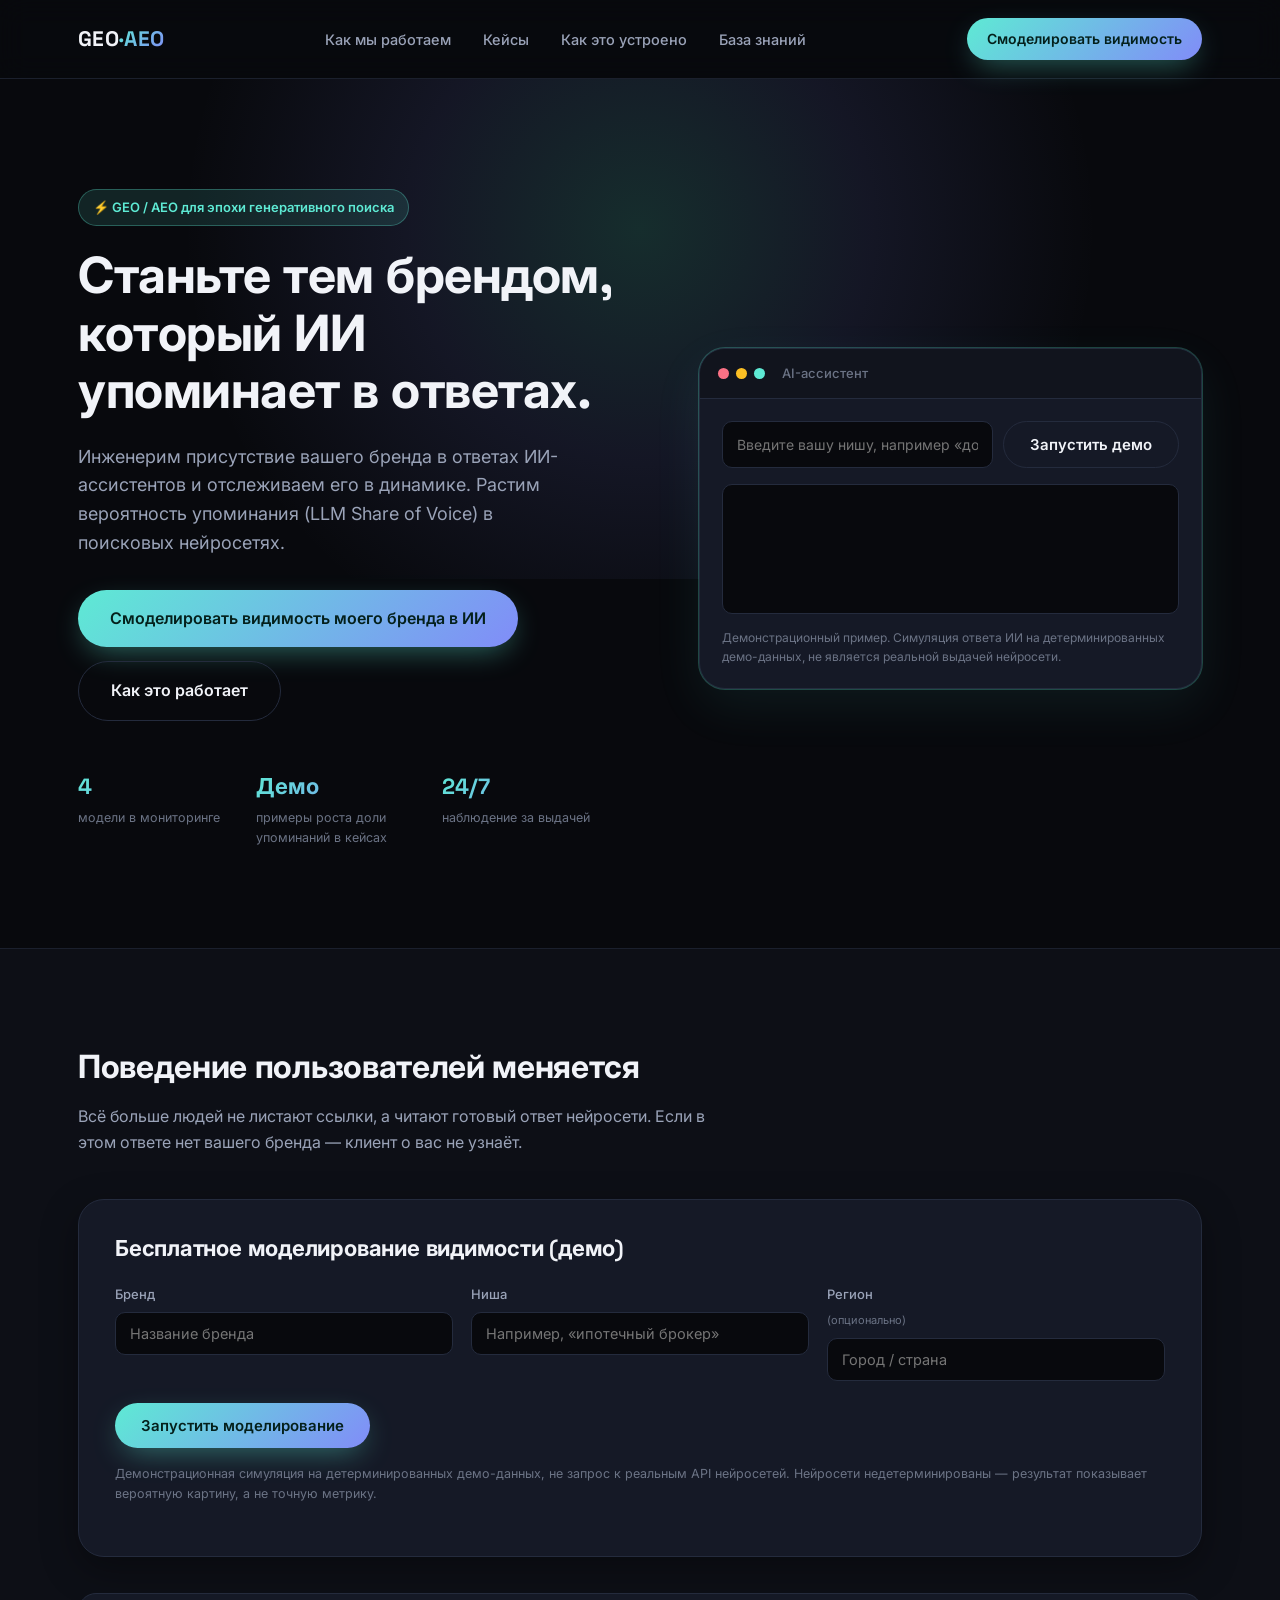
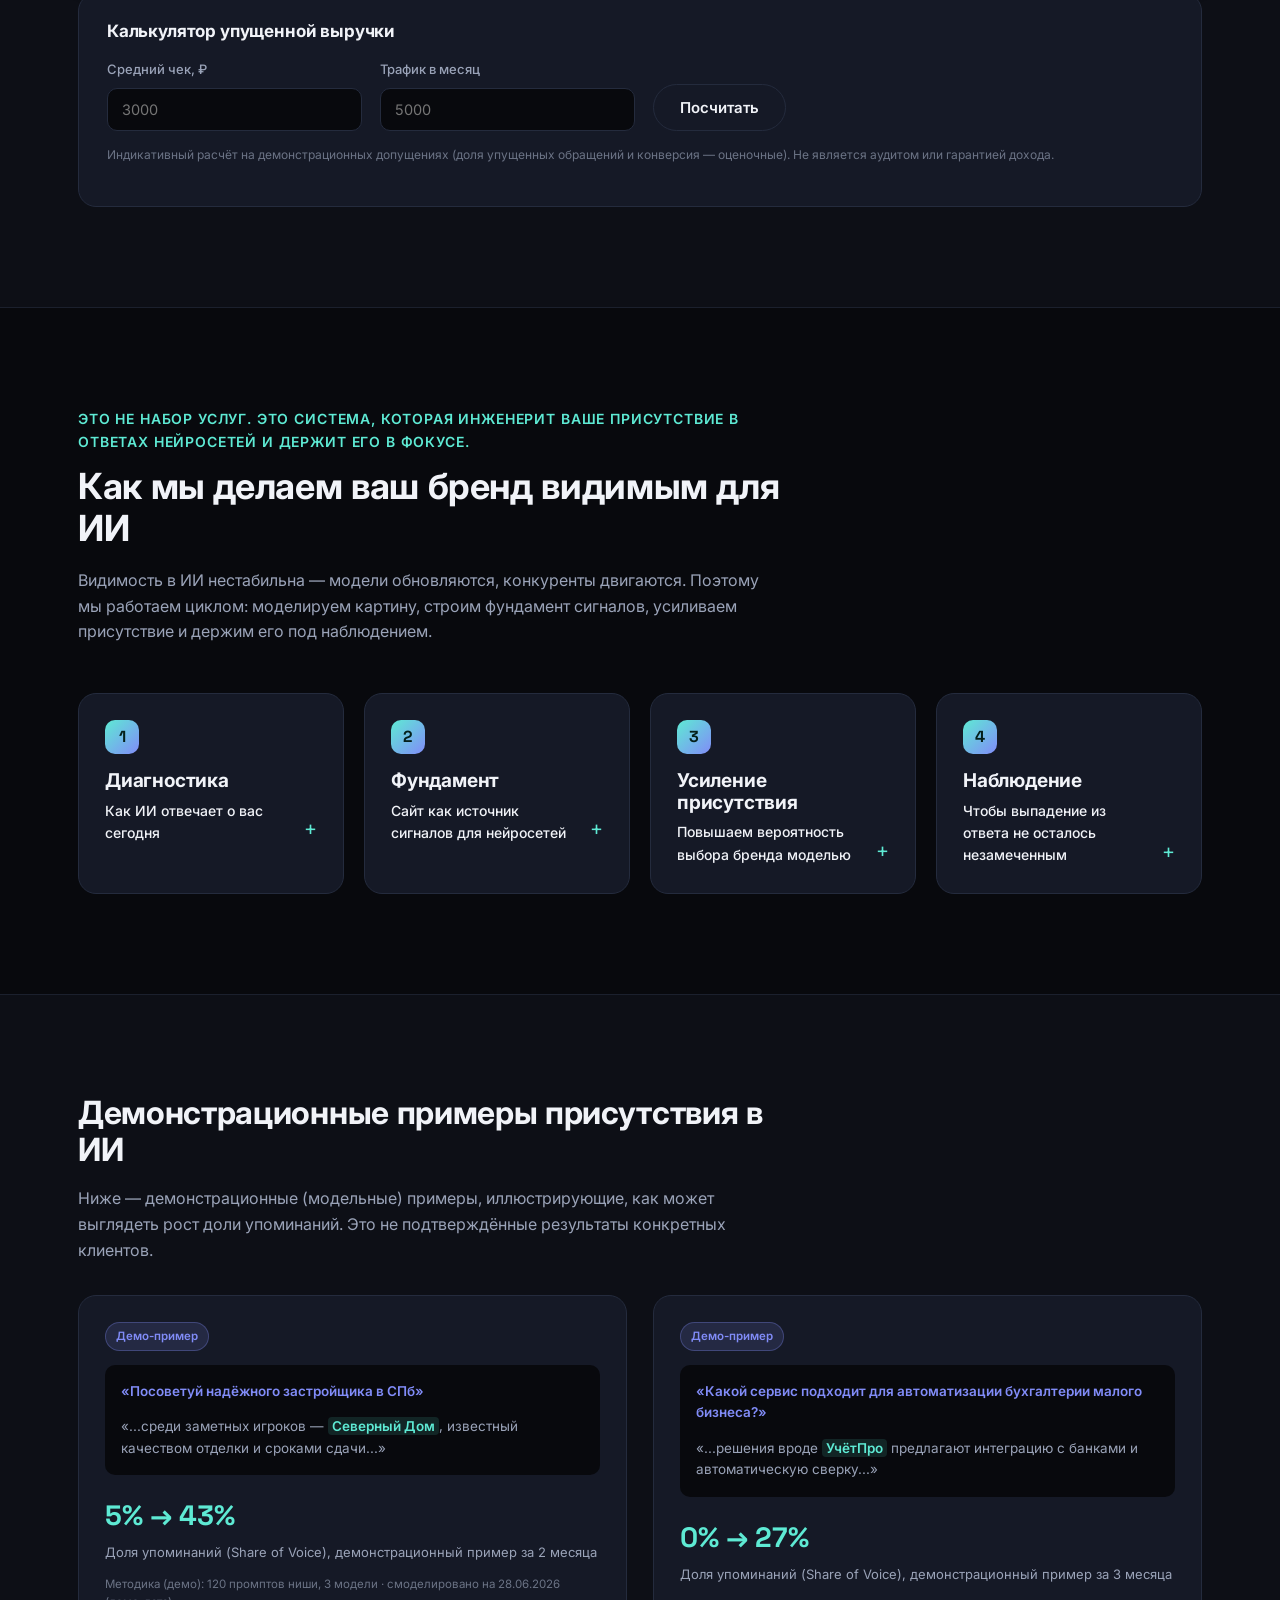
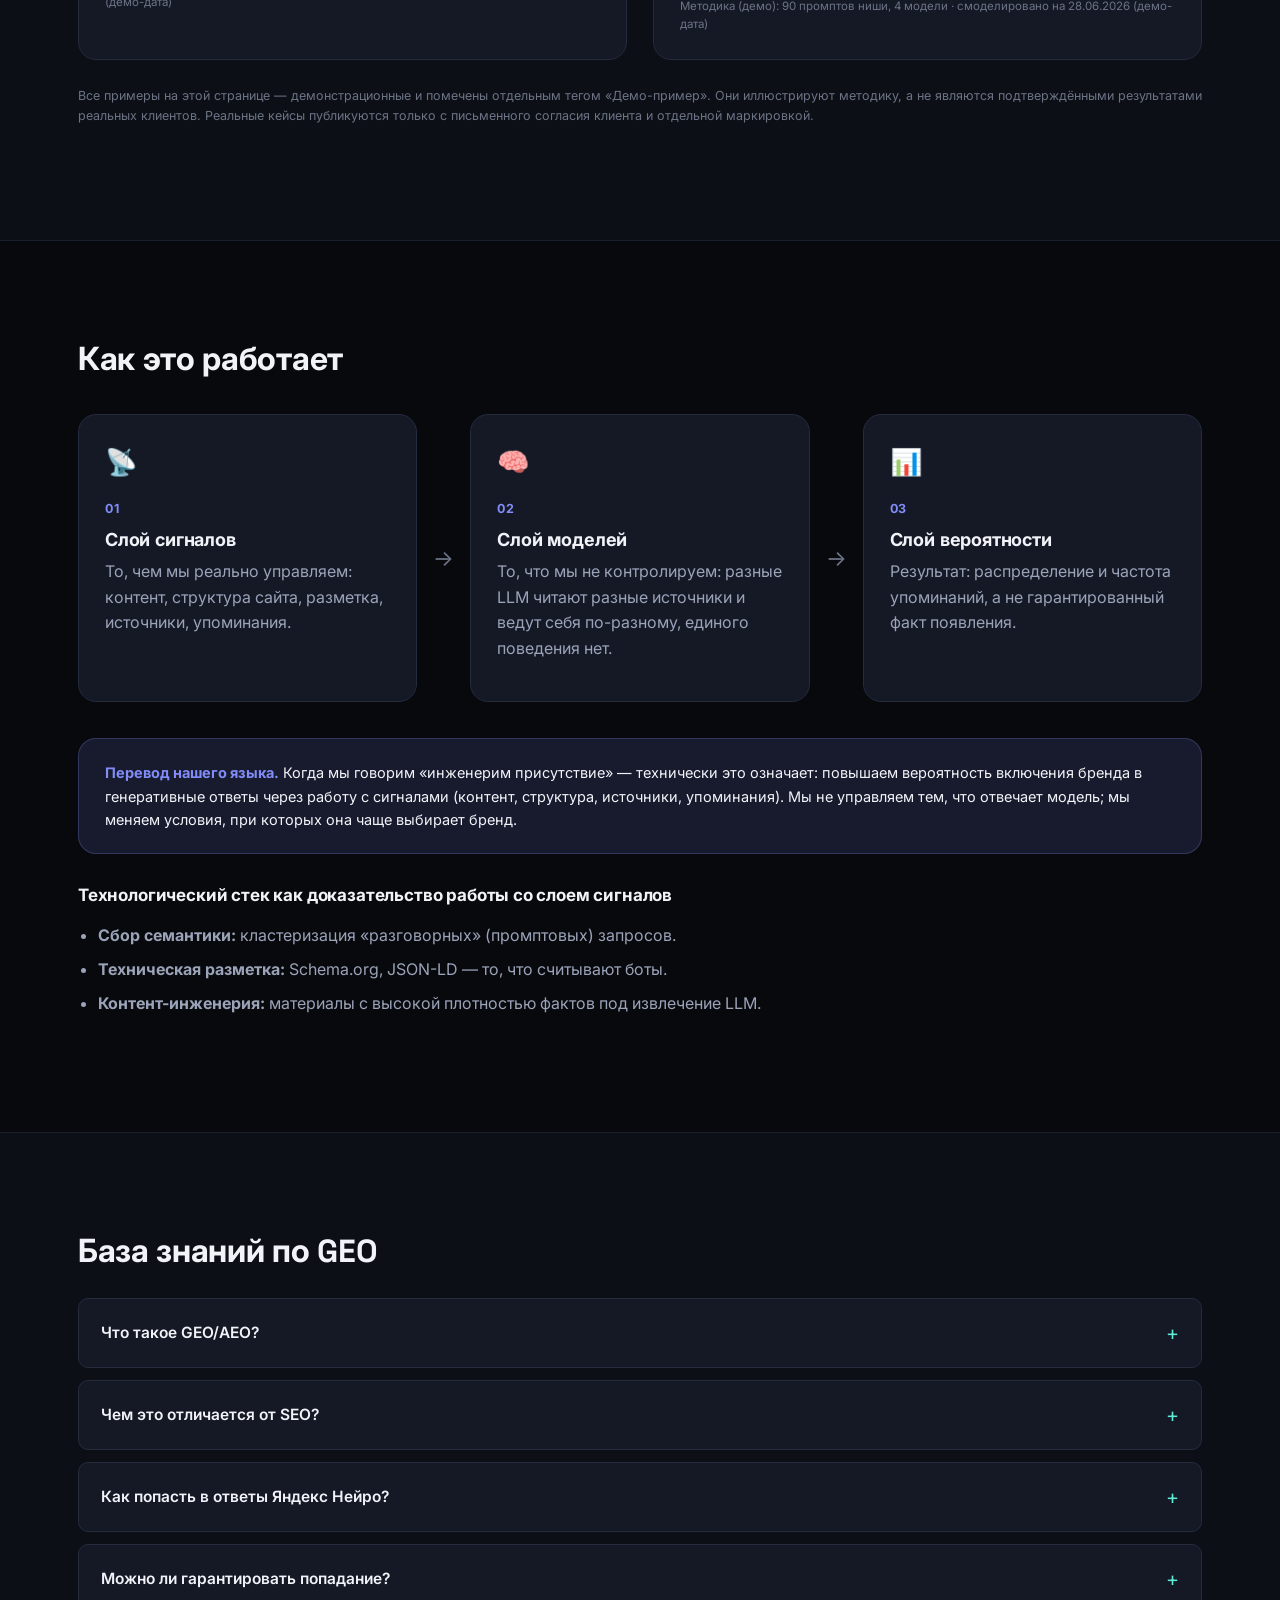
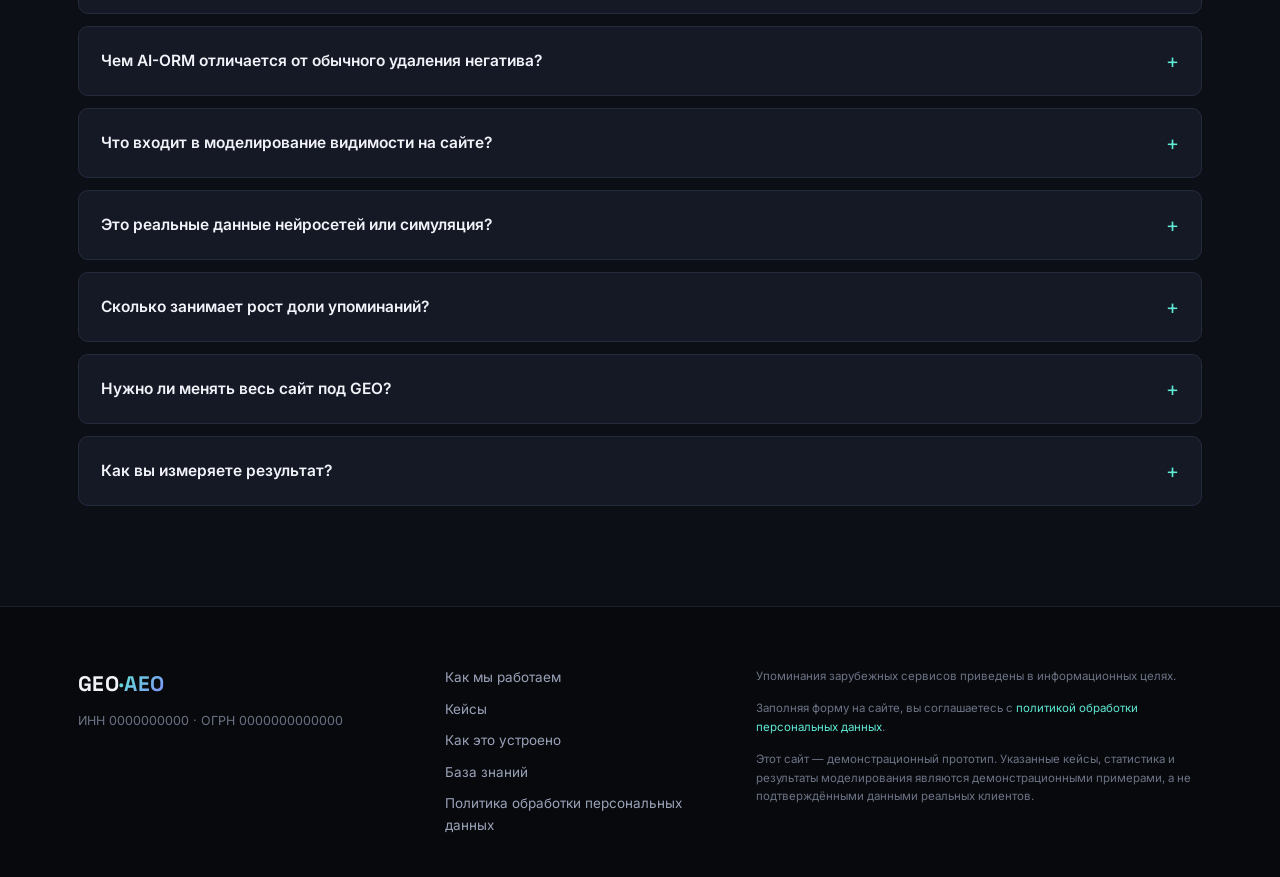
==== commit eb535364: "Реструктуризация прототипа: внешние файлы, юридическая и техническая доработка Разнёс единый index.h" ====
--- a/index.html
+++ b/index.html
@@ -5,12 +5,68 @@
 <meta name="viewport" content="width=device-width, initial-scale=1.0">
 <title>GEO/AEO-агентство — инженерим присутствие бренда в ответах ИИ</title>
 <meta name="description" content="Повышаем вероятность включения вашего бренда в ответы генеративных нейросетей. Моделирование видимости, GEO-рефакторинг сайта, усиление присутствия, мониторинг доли упоминаний.">
+<link rel="canonical" href="https://example.com/">
+<link rel="icon" href="assets/icons/favicon.svg" type="image/svg+xml">
+<meta property="og:title" content="GEO/AEO-агентство — присутствие бренда в ответах ИИ">
+<meta property="og:description" content="Моделируем и усиливаем вероятность упоминания вашего бренда в ответах ChatGPT, Яндекс Нейро, GigaChat и Gemini.">
+<meta property="og:type" content="website">
+<meta property="og:url" content="https://example.com/">
+<meta property="og:image" content="/assets/img/og-cover.png">
+<meta name="twitter:card" content="summary_large_image">
+<meta name="twitter:title" content="GEO/AEO-агентство — присутствие бренда в ответах ИИ">
+<meta name="twitter:description" content="Моделируем и усиливаем вероятность упоминания вашего бренда в ответах генеративных нейросетей.">
 <link rel="preconnect" href="https://fonts.googleapis.com">
 <link rel="preconnect" href="https://fonts.gstatic.com" crossorigin>
 <link href="https://fonts.googleapis.com/css2?family=Inter:wght@400;500;600;700;800&family=Space+Grotesk:wght@500;600;700&display=swap" rel="stylesheet">
-<link rel="stylesheet" href="css/style.css">
+<link rel="stylesheet" href="assets/css/styles.css">
+<script type="application/ld+json">
+{
+  "@context": "https://schema.org",
+  "@type": "Organization",
+  "name": "GEO·AEO агентство",
+  "url": "https://example.com/",
+  "description": "Агентство по GEO/AEO-оптимизации: повышение вероятности упоминания бренда в ответах генеративных нейросетей."
+}
+</script>
+<script type="application/ld+json">
+{
+  "@context": "https://schema.org",
+  "@type": "WebSite",
+  "name": "GEO·AEO агентство",
+  "url": "https://example.com/"
+}
+</script>
+<script type="application/ld+json">
+{
+  "@context": "https://schema.org",
+  "@type": "Service",
+  "serviceType": "GEO/AEO оптимизация присутствия бренда в генеративных нейросетях",
+  "provider": { "@type": "Organization", "name": "GEO·AEO агентство" },
+  "description": "Диагностика видимости бренда в ИИ, GEO-рефакторинг сайта, усиление присутствия, мониторинг доли упоминаний (Share of Voice)."
+}
+</script>
+<script type="application/ld+json">
+{
+  "@context": "https://schema.org",
+  "@type": "FAQPage",
+  "mainEntity": [
+    { "@type": "Question", "name": "Что такое GEO/AEO?", "acceptedAnswer": { "@type": "Answer", "text": "GEO (Generative Engine Optimization) и AEO (Answer Engine Optimization) — работа с сигналами бренда так, чтобы генеративные нейросети чаще включали его в свои ответы." } },
+    { "@type": "Question", "name": "Чем это отличается от SEO?", "acceptedAnswer": { "@type": "Answer", "text": "SEO оптимизирует позицию в списке ссылок поисковика. GEO/AEO работает с тем, что модель извлекает и пересказывает в готовом ответе, без списка ссылок и без гарантированной позиции." } },
+    { "@type": "Question", "name": "Как попасть в ответы Яндекс Нейро?", "acceptedAnswer": { "@type": "Answer", "text": "Через работу со слоем сигналов: справочники, тематические площадки, товарные фиды, локальный контент, структурированная разметка сайта." } },
+    { "@type": "Question", "name": "Можно ли гарантировать попадание в ответ?", "acceptedAnswer": { "@type": "Answer", "text": "Нет. Можно влиять на вероятность через сигналы — модели остаются вероятностными системами, которые мы не контролируем." } },
+    { "@type": "Question", "name": "Чем AI-ORM отличается от обычного удаления негатива?", "acceptedAnswer": { "@type": "Answer", "text": "Это вероятностная работа с сигналами, а не клик «удалить»: мы вытесняем устаревший или неверный контекст корректными фактами, без гарантии мгновенного исчезновения упоминания." } },
+    { "@type": "Question", "name": "Что входит в моделирование видимости на сайте?", "acceptedAnswer": { "@type": "Answer", "text": "Бесплатный демонстрационный расчёт по введённым бренду, нише и региону: индикативная картина по 4 моделям, демо-конкуренты и список запросов, где бренд вероятно отсутствует." } },
+    { "@type": "Question", "name": "Это реальные данные нейросетей или симуляция?", "acceptedAnswer": { "@type": "Answer", "text": "На сайте показана симуляция на детерминированных демонстрационных данных. Для реальной диагностики нужен отдельный аудит с прямыми запросами к моделям." } },
+    { "@type": "Question", "name": "Сколько занимает рост доли упоминаний?", "acceptedAnswer": { "@type": "Answer", "text": "Сроки индивидуальны и зависят от ниши, конкуренции и текущего состояния сайта. В кейсах на сайте указаны демонстрационные сроки 2-3 месяца, это не гарантия для любого проекта." } },
+    { "@type": "Question", "name": "Нужно ли менять весь сайт под GEO?", "acceptedAnswer": { "@type": "Answer", "text": "Не всегда. Иногда достаточно GEO-рефакторинга отдельных страниц: семантической разметки, структуры контента и Schema.org/JSON-LD." } },
+    { "@type": "Question", "name": "Как вы измеряете результат?", "acceptedAnswer": { "@type": "Answer", "text": "Через мониторинг доли упоминаний (Share of Voice) по неделям в разрезе нейросетей — это вероятностная метрика, а не гарантированная позиция." } }
+  ]
+}
+</script>
 </head>
 <body>
+
+<a href="#main-content" class="skip-link">Перейти к основному содержанию</a>
 
 <!-- ===================== HEADER ===================== -->
 <header class="site-header" id="top">
@@ -23,24 +79,35 @@
       <a href="#faq">База знаний</a>
     </nav>
     <a href="#checker" class="btn btn-primary nav-cta">Смоделировать видимость</a>
-  </div>
+    <button class="burger" id="burgerBtn" aria-expanded="false" aria-controls="mobileNav" aria-label="Открыть меню">
+      <span></span><span></span><span></span>
+    </button>
+  </div>
+  <nav class="mobile-nav" id="mobileNav">
+    <a href="#cycle">Как мы работаем</a>
+    <a href="#cases">Кейсы</a>
+    <a href="#layers">Как это устроено</a>
+    <a href="#faq">База знаний</a>
+    <a href="#checker" class="btn btn-primary">Смоделировать видимость</a>
+  </nav>
 </header>
 
+<main id="main-content">
 <!-- ===================== ЭКРАН 1: HERO + СИМУЛЯТОР ===================== -->
 <section class="hero" id="hero">
   <div class="hero-glow"></div>
   <div class="container hero-grid">
     <div class="hero-text">
       <span class="hero-badge">⚡ GEO / AEO для эпохи генеративного поиска</span>
-      <h1>Станьте тем брендом, которого ИИ называет первым.</h1>
-      <p class="hero-sub">Инженерим присутствие вашего бренда в ответах ИИ-ассистентов и отслеживаем его в динамике. Растим вашу долю упоминаний (LLM Share of Voice) в поисковых нейросетях.</p>
+      <h1>Станьте тем брендом, который ИИ упоминает в ответах.</h1>
+      <p class="hero-sub">Инженерим присутствие вашего бренда в ответах ИИ-ассистентов и отслеживаем его в динамике. Растим вероятность упоминания (LLM Share of Voice) в поисковых нейросетях.</p>
       <div class="hero-actions">
         <a href="#checker" class="btn btn-primary btn-lg">Смоделировать видимость моего бренда в ИИ</a>
         <a href="#cycle" class="btn btn-ghost btn-lg">Как это работает</a>
       </div>
       <div class="hero-stats">
         <div class="hero-stat"><span class="hero-stat-num">4</span><span class="hero-stat-label">модели в мониторинге</span></div>
-        <div class="hero-stat"><span class="hero-stat-num">+38%</span><span class="hero-stat-label">средний рост Share of Voice</span></div>
+        <div class="hero-stat"><span class="hero-stat-num">Демо</span><span class="hero-stat-label">примеры роста доли упоминаний в кейсах</span></div>
         <div class="hero-stat"><span class="hero-stat-num">24/7</span><span class="hero-stat-label">наблюдение за выдачей</span></div>
       </div>
     </div>
@@ -53,11 +120,12 @@
         </div>
         <div class="sim-body">
           <div class="sim-controls">
+            <label for="simNicheInput" class="visually-hidden">Ваша ниша</label>
             <input type="text" id="simNicheInput" placeholder="Введите вашу нишу, например «доставка цветов»">
             <button id="simRunBtn" class="btn btn-secondary">Запустить демо</button>
           </div>
           <div class="sim-chat" id="simChat" aria-live="polite"></div>
-          <p class="sim-disclaimer">Демонстрационный пример. Симуляция ответа ИИ, не является реальной выдачей нейросети.</p>
+          <p class="sim-disclaimer">Демонстрационный пример. Симуляция ответа ИИ на детерминированных демо-данных, не является реальной выдачей нейросети.</p>
         </div>
       </div>
     </div>
@@ -73,7 +141,7 @@
     </div>
 
     <div class="checker-card">
-      <h3>Бесплатное моделирование видимости</h3>
+      <h3>Бесплатное моделирование видимости (демо)</h3>
       <form id="checkerForm" class="checker-form">
         <div class="checker-fields">
           <label>
@@ -92,9 +160,33 @@
         <button type="submit" class="btn btn-primary">Запустить моделирование</button>
       </form>
 
-      <p class="checker-disclaimer">Индикативная симуляция типичных ответов моделей на заданные запросы. Нейросети недетерминированы — результат показывает вероятную картину, а не точную метрику.</p>
+      <p class="checker-disclaimer">Демонстрационная симуляция на детерминированных демо-данных, не запрос к реальным API нейросетей. Нейросети недетерминированы — результат показывает вероятную картину, а не точную метрику.</p>
+      <p id="checkerError" class="checker-disclaimer hidden" role="alert" style="color: var(--danger);"></p>
 
       <div id="checkerResult" class="checker-result hidden"></div>
+
+      <div id="leadBlock" class="lead-block hidden">
+        <h4>Хотите полную диагностику с реальными запросами вашей ниши?</h4>
+        <form id="leadForm">
+          <div class="lead-fields">
+            <label>Имя
+              <input type="text" id="leadName" required>
+            </label>
+            <label>Email
+              <input type="email" id="leadEmail" required>
+            </label>
+            <label>Сайт <span class="opt">(опционально)</span>
+              <input type="text" id="leadSite">
+            </label>
+          </div>
+          <label class="lead-consent">
+            <input type="checkbox" id="leadConsent" required>
+            <span>Согласен с <a href="privacy.html">политикой обработки персональных данных</a> и обработкой указанных данных для связи по заявке.</span>
+          </label>
+          <button type="submit" class="btn btn-primary">Получить диагностику</button>
+        </form>
+        <p id="leadSuccess" class="lead-success hidden"></p>
+      </div>
     </div>
 
     <div class="loss-calc">
@@ -111,6 +203,7 @@
         <button id="lossCalcBtn" class="btn btn-secondary">Посчитать</button>
       </div>
       <p id="lossResult" class="loss-result hidden"></p>
+      <p class="loss-disclaimer">Индикативный расчёт на демонстрационных допущениях (доля упущенных обращений и конверсия — оценочные). Не является аудитом или гарантией дохода.</p>
     </div>
   </div>
 </section>
@@ -118,37 +211,58 @@
 <!-- ===================== ЭКРАН 3: ЦИКЛ ===================== -->
 <section class="cycle" id="cycle">
   <div class="container">
-    <p class="eyebrow">Это не набор услуг. Это система, которая инженерит ваше присутствие в ответах нейросетей и удерживает его в фокусе.</p>
+    <p class="eyebrow">Это не набор услуг. Это система, которая инженерит ваше присутствие в ответах нейросетей и держит его в фокусе.</p>
     <h2>Как мы делаем ваш бренд видимым для ИИ</h2>
-    <p class="cycle-sub">Видимость в ИИ нестабильна — модели обновляются, конкуренты двигаются. Поэтому мы работаем циклом: моделируем картину, строим фундамент сигналов, усиливаем присутствие и постоянно держим под наблюдением.</p>
+    <p class="cycle-sub">Видимость в ИИ нестабильна — модели обновляются, конкуренты двигаются. Поэтому мы работаем циклом: моделируем картину, строим фундамент сигналов, усиливаем присутствие и держим его под наблюдением.</p>
 
     <div class="cycle-ring" id="cycleRing">
-      <div class="cycle-stage" data-stage="1">
-        <span class="stage-num">1</span>
-        <h3>Диагностика</h3>
-        <p class="stage-tagline">Как ИИ отвечает о вас сегодня</p>
+      <details class="cycle-stage" data-stage="1">
+        <summary>
+          <div class="stage-summary-row">
+            <div>
+              <span class="stage-num">1</span>
+              <h3>Диагностика</h3>
+              <p class="stage-tagline">Как ИИ отвечает о вас сегодня</p>
+            </div>
+            <span class="stage-toggle-icon" aria-hidden="true"></span>
+          </div>
+        </summary>
         <div class="stage-detail">
           <p>Моделируем ответы ключевых нейросетей по реальным запросам ниши. Показываем честную картину: входит ли бренд в типичные ответы, что появляется вместо него, кто из конкурентов уже занял место.</p>
           <p><strong>Результат:</strong> карта видимости и список запросов, где бренд отсутствует.</p>
           <a href="#checker" class="stage-anchor">Базовое моделирование можно пройти прямо сейчас — бесплатно →</a>
         </div>
-      </div>
-
-      <div class="cycle-stage" data-stage="2">
-        <span class="stage-num">2</span>
-        <h3>Фундамент</h3>
-        <p class="stage-tagline">Сайт как источник сигналов для нейросетей</p>
+      </details>
+
+      <details class="cycle-stage" data-stage="2">
+        <summary>
+          <div class="stage-summary-row">
+            <div>
+              <span class="stage-num">2</span>
+              <h3>Фундамент</h3>
+              <p class="stage-tagline">Сайт как источник сигналов для нейросетей</p>
+            </div>
+            <span class="stage-toggle-icon" aria-hidden="true"></span>
+          </div>
+        </summary>
         <div class="stage-detail">
           <p>Если сайт нечитаем для ботов (JS прячет текст, нет разметки, контент размазан) — он не работает как источник. Пересобираем его под машинное извлечение: чистый семантический HTML, разметка Schema.org / JSON-LD, структура под «разговорные» запросы, высокая плотность фактов, мгновенная отдача контента ботам.</p>
-          <p><strong>Результат:</strong> сайт-источник, который нейросети считывают за миллисекунды и используют как достоверный сигнал.</p>
+          <p><strong>Результат:</strong> сайт-источник, который нейросети считывают быстро и используют как достоверный сигнал.</p>
           <p class="stage-note">GEO-рефакторинг (существующий сайт) или GEO-Ready сайт (с нуля).</p>
         </div>
-      </div>
-
-      <div class="cycle-stage" data-stage="3">
-        <span class="stage-num">3</span>
-        <h3>Усиление присутствия</h3>
-        <p class="stage-tagline">Делаем бренд предпочтительным источником для ответа</p>
+      </details>
+
+      <details class="cycle-stage" data-stage="3">
+        <summary>
+          <div class="stage-summary-row">
+            <div>
+              <span class="stage-num">3</span>
+              <h3>Усиление присутствия</h3>
+              <p class="stage-tagline">Повышаем вероятность выбора бренда моделью</p>
+            </div>
+            <span class="stage-toggle-icon" aria-hidden="true"></span>
+          </div>
+        </summary>
         <div class="stage-detail">
           <ul>
             <li><strong>GEO для РФ</strong> — Яндекс Нейро, GigaChat: справочники, VC.ru, Habr, товарные фиды, локальный контент.</li>
@@ -157,19 +271,26 @@
           </ul>
           <p><strong>Результат:</strong> рост доли упоминаний (Share of Voice) в ответах нейросетей.</p>
         </div>
-      </div>
-
-      <div class="cycle-stage" data-stage="4">
-        <span class="stage-num">4</span>
-        <h3>Наблюдение</h3>
-        <p class="stage-tagline">Чтобы вы не выпали из ответа завтра</p>
+      </details>
+
+      <details class="cycle-stage" data-stage="4">
+        <summary>
+          <div class="stage-summary-row">
+            <div>
+              <span class="stage-num">4</span>
+              <h3>Наблюдение</h3>
+              <p class="stage-tagline">Чтобы выпадение из ответа не осталось незамеченным</p>
+            </div>
+            <span class="stage-toggle-icon" aria-hidden="true"></span>
+          </div>
+        </summary>
         <div class="stage-detail">
-          <p>Видимость в ИИ — не разовый трофей. Подключаем мониторинг: дашборд с динамикой доли упоминаний по неделям в разрезе нейросетей, сигналы «бренд выпал из ответа по запросу X», движение конкурентов.</p>
-          <p class="stage-trigger">Конкуренты не стоят на месте: когда они усиливают свои сигналы, нейросеть может перестать включать вас в ответ. Мониторинг замечает такие сдвиги и сигнализирует о них.</p>
+          <p>Видимость в ИИ — не разовый результат. Подключаем мониторинг: дашборд с динамикой доли упоминаний по неделям в разрезе нейросетей, сигналы «бренд выпал из ответа по запросу X», движение конкурентов.</p>
+          <p class="stage-trigger">Конкуренты не стоят на месте: когда они усиливают свои сигналы, нейросеть может перестать включать вас в ответ. Мониторинг отмечает такие сдвиги.</p>
           <p class="stage-note">AI-Visibility Monitoring — подписка (retainer).</p>
-          <button class="btn btn-secondary stage-dashboard-btn" id="dashboardDemoBtn">Показать демо дашборда</button>
-        </div>
-      </div>
+          <button type="button" class="btn btn-secondary stage-dashboard-btn" id="dashboardDemoBtn">Показать демо дашборда</button>
+        </div>
+      </details>
     </div>
 
     <div id="dashboardPreview" class="dashboard-preview hidden">
@@ -183,33 +304,36 @@
 <!-- ===================== ЭКРАН 4: КЕЙСЫ ===================== -->
 <section class="cases" id="cases">
   <div class="container">
-    <h2>Доказательства присутствия в ИИ</h2>
+    <h2>Демонстрационные примеры присутствия в ИИ</h2>
+    <p class="cases-intro">Ниже — демонстрационные (модельные) примеры, иллюстрирующие, как может выглядеть рост доли упоминаний. Это не подтверждённые результаты конкретных клиентов.</p>
     <div class="cases-grid">
       <article class="case-card">
+        <span class="case-demo-tag">Демо-пример</span>
         <div class="case-chat">
           <p class="case-query">«Посоветуй надёжного застройщика в СПб»</p>
           <p class="case-answer">«...среди заметных игроков — <mark>Северный Дом</mark>, известный качеством отделки и сроками сдачи...»</p>
         </div>
         <div class="case-stat">
           <span class="case-number">5% → 43%</span>
-          <span class="case-label">Доля упоминаний (Share of Voice) за 2 месяца</span>
-        </div>
-        <p class="case-date">Дата проверки: 14.05.2026 · методика: 120 промптов ниши, 3 модели</p>
+          <span class="case-label">Доля упоминаний (Share of Voice), демонстрационный пример за 2 месяца</span>
+        </div>
+        <p class="case-method">Методика (демо): 120 промптов ниши, 3 модели · смоделировано на 28.06.2026 (демо-дата)</p>
       </article>
 
       <article class="case-card">
+        <span class="case-demo-tag">Демо-пример</span>
         <div class="case-chat">
           <p class="case-query">«Какой сервис подходит для автоматизации бухгалтерии малого бизнеса?»</p>
           <p class="case-answer">«...решения вроде <mark>УчётПро</mark> предлагают интеграцию с банками и автоматическую сверку...»</p>
         </div>
         <div class="case-stat">
           <span class="case-number">0% → 27%</span>
-          <span class="case-label">Доля упоминаний (Share of Voice) за 3 месяца</span>
-        </div>
-        <p class="case-date">Дата проверки: 02.06.2026 · методика: 90 промптов ниши, 4 модели</p>
+          <span class="case-label">Доля упоминаний (Share of Voice), демонстрационный пример за 3 месяца</span>
+        </div>
+        <p class="case-method">Методика (демо): 90 промптов ниши, 4 модели · смоделировано на 28.06.2026 (демо-дата)</p>
       </article>
     </div>
-    <p class="cases-note">Скриншоты приведены с согласия клиентов. Демонстрационные примеры всегда отмечены отдельно и не смешиваются с реальными кейсами.</p>
+    <p class="cases-note">Все примеры на этой странице — демонстрационные и помечены отдельным тегом «Демо-пример». Они иллюстрируют методику, а не являются подтверждёнными результатами реальных клиентов. Реальные кейсы публикуются только с письменного согласия клиента и отдельной маркировкой.</p>
   </div>
 </section>
 
@@ -280,9 +404,30 @@
         <summary>Чем AI-ORM отличается от обычного удаления негатива?</summary>
         <p>Убрать фактическую ошибку из ответа модели — это вероятностная работа с сигналами, а не клик «удалить». Мы вытесняем устаревший или неверный контекст корректными фактами, но не гарантируем мгновенное исчезновение упоминания.</p>
       </details>
-    </div>
-  </div>
-</section>
+      <details class="faq-item">
+        <summary>Что входит в моделирование видимости на сайте?</summary>
+        <p>Бесплатный демонстрационный расчёт по введённым бренду, нише и региону: индикативная картина по 4 моделям, демо-конкуренты и список запросов, где бренд вероятно отсутствует.</p>
+      </details>
+      <details class="faq-item">
+        <summary>Это реальные данные нейросетей или симуляция?</summary>
+        <p>На сайте показана симуляция на детерминированных демонстрационных данных. Для реальной диагностики нужен отдельный аудит с прямыми запросами к моделям.</p>
+      </details>
+      <details class="faq-item">
+        <summary>Сколько занимает рост доли упоминаний?</summary>
+        <p>Сроки индивидуальны и зависят от ниши, конкуренции и текущего состояния сайта. В кейсах на сайте указаны демонстрационные сроки 2–3 месяца — это не гарантия для любого проекта.</p>
+      </details>
+      <details class="faq-item">
+        <summary>Нужно ли менять весь сайт под GEO?</summary>
+        <p>Не всегда. Иногда достаточно GEO-рефакторинга отдельных страниц: семантической разметки, структуры контента и Schema.org/JSON-LD.</p>
+      </details>
+      <details class="faq-item">
+        <summary>Как вы измеряете результат?</summary>
+        <p>Через мониторинг доли упоминаний (Share of Voice) по неделям в разрезе нейросетей — это вероятностная метрика, а не гарантированная позиция.</p>
+      </details>
+    </div>
+  </div>
+</section>
+</main>
 
 <!-- ===================== ЭКРАН 7: ПОДВАЛ ===================== -->
 <footer class="site-footer" id="footer">
@@ -296,14 +441,16 @@
       <a href="#cases">Кейсы</a>
       <a href="#layers">Как это устроено</a>
       <a href="#faq">База знаний</a>
+      <a href="privacy.html">Политика обработки персональных данных</a>
     </div>
     <div class="footer-disclaimers">
       <p>Упоминания зарубежных сервисов приведены в информационных целях.</p>
-      <p>Нажимая «Отправить», вы соглашаетесь с <a href="#">политикой обработки персональных данных</a>.</p>
+      <p>Заполняя форму на сайте, вы соглашаетесь с <a href="privacy.html">политикой обработки персональных данных</a>.</p>
+      <p>Этот сайт — демонстрационный прототип. Указанные кейсы, статистика и результаты моделирования являются демонстрационными примерами, а не подтверждёнными данными реальных клиентов.</p>
     </div>
   </div>
 </footer>
 
-<script src="js/main.js"></script>
+<script src="assets/js/main.js"></script>
 </body>
 </html>
--- a/assets/css/styles.css
+++ b/assets/css/styles.css
@@ -0,0 +1,669 @@
+/* ============ DESIGN TOKENS ============ */
+:root {
+  --bg: #08090d;
+  --bg-soft: #0d0f16;
+  --bg-alt: #11141d;
+  --card: #151926;
+  --card-hover: #1a1f2e;
+  --border: #242b3d;
+  --border-soft: #1b202d;
+  --text: #f1f3f8;
+  --text-dim: #9aa3b8;
+  --text-faint: #6b7385;
+  --accent: #5eead4;
+  --accent-soft: rgba(94, 234, 212, .12);
+  --accent-2: #818cf8;
+  --accent-2-soft: rgba(129, 140, 248, .14);
+  --gradient: linear-gradient(135deg, #5eead4 0%, #818cf8 100%);
+  --danger: #fb7185;
+  --warning: #fbbf24;
+  --radius-sm: 10px;
+  --radius: 18px;
+  --radius-lg: 26px;
+  --shadow-sm: 0 4px 16px rgba(0,0,0,.25);
+  --shadow-md: 0 12px 36px rgba(0,0,0,.35);
+  --shadow-glow: 0 0 0 1px rgba(94,234,212,.25), 0 18px 50px rgba(94,234,212,.08);
+  --container-w: 1180px;
+  --font-body: "Inter", -apple-system, "Segoe UI", Roboto, Arial, sans-serif;
+  --font-display: "Space Grotesk", "Inter", sans-serif;
+}
+
+* { box-sizing: border-box; }
+html { scroll-behavior: smooth; }
+
+body {
+  margin: 0;
+  font-family: var(--font-body);
+  background: var(--bg);
+  color: var(--text);
+  line-height: 1.6;
+  -webkit-font-smoothing: antialiased;
+  overflow-x: hidden;
+}
+
+.container {
+  max-width: var(--container-w);
+  margin: 0 auto;
+  padding: 0 28px;
+}
+
+h1, h2, h3, h4 {
+  font-family: var(--font-display);
+  line-height: 1.15;
+  margin: 0 0 18px;
+  letter-spacing: -0.01em;
+  color: var(--text);
+}
+
+p { margin: 0 0 14px; color: var(--text-dim); }
+
+a { color: var(--accent); text-decoration: none; transition: color .15s ease; }
+a:hover { color: var(--accent-2); }
+
+ul { color: var(--text-dim); }
+
+/* ============ FOCUS / ACCESSIBILITY ============ */
+a:focus-visible,
+button:focus-visible,
+input:focus-visible,
+summary:focus-visible,
+[tabindex]:focus-visible {
+  outline: 2px solid var(--accent);
+  outline-offset: 3px;
+  border-radius: 4px;
+}
+
+.visually-hidden {
+  position: absolute;
+  width: 1px;
+  height: 1px;
+  overflow: hidden;
+  clip: rect(0 0 0 0);
+  white-space: nowrap;
+}
+
+.skip-link {
+  position: absolute;
+  left: -9999px;
+  top: 0;
+  background: var(--accent);
+  color: #04201b;
+  padding: 10px 16px;
+  border-radius: 0 0 8px 0;
+  z-index: 1000;
+  font-weight: 600;
+}
+.skip-link:focus {
+  left: 0;
+}
+
+/* ============ BUTTONS ============ */
+.btn {
+  display: inline-flex;
+  align-items: center;
+  justify-content: center;
+  gap: 8px;
+  border: none;
+  border-radius: 999px;
+  padding: 13px 26px;
+  font-size: 15px;
+  font-weight: 600;
+  font-family: var(--font-body);
+  cursor: pointer;
+  transition: transform .18s ease, box-shadow .18s ease, opacity .18s ease, background .18s ease, border-color .18s ease;
+  white-space: nowrap;
+}
+.btn:hover { transform: translateY(-2px); text-decoration: none; }
+.btn:active { transform: translateY(0); }
+
+.btn-primary {
+  background: var(--gradient);
+  color: #04201b;
+  box-shadow: 0 10px 30px -8px rgba(94,234,212,.45);
+}
+.btn-primary:hover { box-shadow: 0 14px 36px -6px rgba(94,234,212,.6); }
+
+.btn-secondary {
+  background: var(--card);
+  color: var(--text);
+  border: 1px solid var(--border);
+}
+.btn-secondary:hover { background: var(--card-hover); border-color: var(--accent); }
+
+.btn-ghost {
+  background: transparent;
+  color: var(--text);
+  border: 1px solid var(--border);
+}
+.btn-ghost:hover { border-color: var(--accent-2); background: var(--accent-2-soft); }
+
+.btn-lg { padding: 16px 32px; font-size: 16px; }
+.btn-block { width: 100%; }
+.btn[disabled] { opacity: .5; cursor: not-allowed; transform: none; }
+
+/* ============ HEADER ============ */
+.site-header {
+  position: sticky;
+  top: 0;
+  z-index: 100;
+  background: rgba(8, 9, 13, .78);
+  backdrop-filter: blur(14px) saturate(140%);
+  border-bottom: 1px solid var(--border-soft);
+}
+.header-inner {
+  display: flex;
+  align-items: center;
+  justify-content: space-between;
+  padding: 18px 28px;
+  gap: 16px;
+}
+.logo {
+  font-family: var(--font-display);
+  font-weight: 700;
+  font-size: 21px;
+  color: var(--text);
+  letter-spacing: .3px;
+}
+.logo span { background: var(--gradient); -webkit-background-clip: text; background-clip: text; color: transparent; }
+.nav { display: flex; gap: 32px; }
+.nav a { color: var(--text-dim); font-size: 14.5px; font-weight: 500; }
+.nav a:hover { color: var(--text); }
+.nav-cta { font-size: 14px; padding: 10px 20px; }
+
+.burger {
+  display: none;
+  flex-direction: column;
+  justify-content: center;
+  gap: 5px;
+  width: 40px;
+  height: 40px;
+  background: var(--card);
+  border: 1px solid var(--border);
+  border-radius: 10px;
+  cursor: pointer;
+  padding: 0;
+  align-items: center;
+}
+.burger span {
+  display: block;
+  width: 18px;
+  height: 2px;
+  background: var(--text);
+  border-radius: 2px;
+  transition: transform .2s ease, opacity .2s ease;
+}
+.burger[aria-expanded="true"] span:nth-child(1) { transform: translateY(7px) rotate(45deg); }
+.burger[aria-expanded="true"] span:nth-child(2) { opacity: 0; }
+.burger[aria-expanded="true"] span:nth-child(3) { transform: translateY(-7px) rotate(-45deg); }
+
+.mobile-nav {
+  display: none;
+  flex-direction: column;
+  gap: 4px;
+  padding: 12px 18px 18px;
+  border-top: 1px solid var(--border-soft);
+  background: var(--bg-soft);
+}
+.mobile-nav.open { display: flex; }
+.mobile-nav a {
+  color: var(--text-dim);
+  font-size: 15px;
+  padding: 12px 6px;
+  border-radius: 8px;
+}
+.mobile-nav a:hover, .mobile-nav a:focus-visible { background: var(--card); color: var(--text); }
+.mobile-nav .btn { margin-top: 8px; }
+
+/* ============ HERO ============ */
+.hero {
+  position: relative;
+  padding: 110px 0 100px;
+  overflow: hidden;
+}
+.hero-glow {
+  position: absolute;
+  top: -200px;
+  left: 50%;
+  width: 1100px;
+  height: 700px;
+  transform: translateX(-50%);
+  background: radial-gradient(circle, rgba(94,234,212,.16) 0%, rgba(129,140,248,.10) 35%, transparent 70%);
+  pointer-events: none;
+  z-index: 0;
+}
+.hero-grid {
+  position: relative;
+  z-index: 1;
+  display: grid;
+  grid-template-columns: 1.05fr 0.95fr;
+  gap: 64px;
+  align-items: center;
+}
+.hero-badge {
+  display: inline-flex;
+  align-items: center;
+  gap: 6px;
+  background: var(--accent-soft);
+  border: 1px solid rgba(94,234,212,.3);
+  color: var(--accent);
+  font-size: 13px;
+  font-weight: 600;
+  padding: 7px 14px;
+  border-radius: 999px;
+  margin-bottom: 22px;
+}
+.hero-text h1 {
+  font-size: 50px;
+  font-weight: 700;
+  margin-bottom: 22px;
+}
+.hero-sub {
+  font-size: 18px;
+  max-width: 500px;
+  color: var(--text-dim);
+  margin-bottom: 32px;
+}
+.hero-actions { display: flex; gap: 14px; flex-wrap: wrap; margin-bottom: 48px; }
+
+.hero-stats { display: flex; gap: 36px; flex-wrap: wrap; }
+.hero-stat { display: flex; flex-direction: column; gap: 4px; }
+.hero-stat-num {
+  font-family: var(--font-display);
+  font-size: 22px;
+  font-weight: 700;
+  background: var(--gradient);
+  -webkit-background-clip: text;
+  background-clip: text;
+  color: transparent;
+}
+.hero-stat-label { font-size: 12.5px; color: var(--text-faint); max-width: 150px; }
+
+/* ---- sim window ---- */
+.sim-window {
+  background: var(--card);
+  border: 1px solid var(--border);
+  border-radius: var(--radius-lg);
+  overflow: hidden;
+  box-shadow: var(--shadow-glow);
+  max-width: 100%;
+}
+.sim-window-bar {
+  display: flex;
+  align-items: center;
+  gap: 7px;
+  padding: 14px 18px;
+  background: var(--bg-alt);
+  border-bottom: 1px solid var(--border);
+}
+.sim-dot { width: 11px; height: 11px; border-radius: 50%; background: var(--border); }
+.sim-dot:nth-child(1) { background: #fb7185; }
+.sim-dot:nth-child(2) { background: #fbbf24; }
+.sim-dot:nth-child(3) { background: #5eead4; }
+.sim-title { margin-left: 10px; font-size: 13px; color: var(--text-faint); font-weight: 500; }
+.sim-body { padding: 22px; }
+.sim-controls { display: flex; gap: 10px; margin-bottom: 16px; flex-wrap: wrap; }
+.sim-controls input {
+  flex: 1;
+  min-width: 0;
+  background: var(--bg);
+  border: 1px solid var(--border);
+  border-radius: var(--radius-sm);
+  padding: 12px 14px;
+  color: var(--text);
+  font-size: 14px;
+  font-family: var(--font-body);
+}
+.sim-controls input:focus { outline: none; border-color: var(--accent); }
+.sim-chat {
+  min-height: 130px;
+  background: var(--bg);
+  border: 1px solid var(--border);
+  border-radius: var(--radius-sm);
+  padding: 18px;
+  font-size: 14.5px;
+  white-space: pre-wrap;
+  color: var(--text-dim);
+}
+.sim-line.sim-q { color: var(--accent-2); font-weight: 600; margin-bottom: 10px; }
+.sim-line.sim-a { color: var(--text); }
+.sim-disclaimer { font-size: 12px; color: var(--text-faint); margin: 14px 0 0; }
+
+/* ============ SECTIONS shared ============ */
+section { padding: 100px 0; position: relative; }
+.pain-checker, .cases, .faq { background: var(--bg-soft); border-top: 1px solid var(--border-soft); border-bottom: 1px solid var(--border-soft); }
+
+.eyebrow {
+  color: var(--accent);
+  font-weight: 600;
+  font-size: 14px;
+  text-transform: uppercase;
+  letter-spacing: .06em;
+  max-width: 700px;
+}
+section h2 { font-size: 36px; max-width: 720px; }
+
+/* ============ PAIN + CHECKER ============ */
+.pain { max-width: 640px; margin-bottom: 44px; }
+.pain h2 { font-size: 32px; }
+
+.checker-card {
+  background: var(--card);
+  border: 1px solid var(--border);
+  border-radius: var(--radius-lg);
+  padding: 36px;
+  box-shadow: var(--shadow-md);
+}
+.checker-card h3 { font-size: 22px; }
+.checker-fields { display: grid; grid-template-columns: 1fr 1fr 1fr; gap: 18px; margin: 22px 0; }
+.checker-fields label, .loss-fields label, .lead-form label {
+  display: flex; flex-direction: column; gap: 8px;
+  font-size: 13px; color: var(--text-dim); font-weight: 500;
+}
+.checker-fields input, .loss-fields input, .lead-form input {
+  background: var(--bg);
+  border: 1px solid var(--border);
+  border-radius: var(--radius-sm);
+  padding: 12px 14px;
+  color: var(--text);
+  font-size: 14.5px;
+  font-family: var(--font-body);
+  width: 100%;
+}
+.checker-fields input:focus, .loss-fields input:focus, .lead-form input:focus { outline: none; border-color: var(--accent); }
+.opt { font-size: 11px; color: var(--text-faint); font-weight: 400; }
+.checker-disclaimer { font-size: 12.5px; margin-top: 16px; color: var(--text-faint); }
+.field-error { font-size: 12.5px; color: var(--danger); margin: -6px 0 16px; }
+.field-hint { font-size: 12px; color: var(--text-faint); margin: -6px 0 16px; }
+
+.checker-result { margin-top: 24px; border-top: 1px solid var(--border); padding-top: 24px; }
+.checker-result.hidden, .dashboard-preview.hidden, .loss-result.hidden, .lead-block.hidden, .lead-success.hidden { display: none; }
+
+.result-summary {
+  display: flex;
+  flex-wrap: wrap;
+  gap: 14px;
+  margin-bottom: 22px;
+}
+.result-summary-item {
+  background: var(--bg);
+  border: 1px solid var(--border);
+  border-radius: var(--radius-sm);
+  padding: 12px 16px;
+  flex: 1;
+  min-width: 140px;
+}
+.result-summary-item .label { display: block; font-size: 11.5px; color: var(--text-faint); margin-bottom: 4px; }
+.result-summary-item .value { font-family: var(--font-display); font-size: 18px; font-weight: 700; color: var(--text); }
+
+.result-meta { font-size: 12px; color: var(--text-faint); margin-bottom: 18px; }
+
+.result-models { margin-bottom: 24px; }
+.result-row {
+  display: flex; flex-direction: column; gap: 6px;
+  padding: 14px 16px; border: 1px solid var(--border-soft); border-radius: var(--radius-sm);
+  margin-bottom: 10px; font-size: 14px; background: var(--bg);
+}
+.result-row-head { display: flex; justify-content: space-between; align-items: baseline; gap: 12px; flex-wrap: wrap; }
+.result-row-model { font-weight: 600; color: var(--text); }
+.result-badge { font-weight: 600; font-size: 13px; }
+.badge-in { color: var(--accent); }
+.badge-low { color: var(--warning); }
+.badge-out { color: var(--danger); }
+.result-row-detail { font-size: 12.5px; color: var(--text-faint); }
+
+.result-block { margin-bottom: 22px; }
+.result-block h4 { font-size: 14.5px; margin-bottom: 10px; }
+.competitor-list { display: flex; flex-wrap: wrap; gap: 8px; }
+.competitor-chip {
+  background: var(--accent-2-soft);
+  border: 1px solid rgba(129,140,248,.3);
+  color: var(--text);
+  font-size: 12.5px;
+  padding: 6px 12px;
+  border-radius: 999px;
+}
+.missing-queries { padding-left: 18px; font-size: 13.5px; color: var(--text-dim); }
+.missing-queries li { margin-bottom: 6px; }
+
+.result-cta { margin-top: 6px; }
+
+.lead-block {
+  margin-top: 28px;
+  border-top: 1px solid var(--border);
+  padding-top: 24px;
+}
+.lead-block h4 { font-size: 17px; }
+.lead-fields { display: grid; grid-template-columns: 1fr 1fr; gap: 16px; margin: 18px 0; }
+.lead-consent {
+  display: flex;
+  align-items: flex-start;
+  gap: 10px;
+  font-size: 12.5px;
+  color: var(--text-dim);
+  margin-bottom: 18px;
+}
+.lead-consent input { width: auto; margin-top: 3px; flex-shrink: 0; }
+.lead-success {
+  background: var(--accent-soft);
+  border: 1px solid rgba(94,234,212,.3);
+  border-radius: var(--radius-sm);
+  padding: 16px;
+  font-size: 14px;
+  color: var(--text);
+}
+
+.loss-calc {
+  margin-top: 36px;
+  background: var(--card);
+  border: 1px solid var(--border);
+  border-radius: var(--radius);
+  padding: 28px;
+}
+.loss-calc h4 { font-size: 17px; }
+.loss-fields { display: flex; gap: 18px; align-items: flex-end; flex-wrap: wrap; }
+.loss-result { margin-top: 16px; font-size: 15.5px; color: var(--text); font-weight: 500; }
+.loss-disclaimer { font-size: 12px; color: var(--text-faint); margin-top: 14px; }
+
+/* ============ CYCLE ============ */
+.cycle-sub { max-width: 700px; margin-bottom: 48px; font-size: 16px; }
+.cycle h2 { margin-top: 14px; }
+
+.cycle-ring { display: grid; grid-template-columns: repeat(4, 1fr); gap: 20px; }
+.cycle-stage {
+  background: var(--card);
+  border: 1px solid var(--border);
+  border-radius: var(--radius);
+  padding: 26px;
+  transition: border-color .2s ease, box-shadow .2s ease, background .2s ease;
+}
+.cycle-stage:hover, .cycle-stage[open] { border-color: var(--accent); background: var(--card-hover); }
+.cycle-stage[open] { box-shadow: var(--shadow-glow); }
+
+.stage-num {
+  display: inline-flex;
+  align-items: center;
+  justify-content: center;
+  width: 34px; height: 34px;
+  border-radius: 10px;
+  background: var(--gradient);
+  color: #04201b;
+  font-weight: 700;
+  font-family: var(--font-display);
+  margin-bottom: 16px;
+}
+.cycle-stage summary {
+  cursor: pointer;
+  list-style: none;
+}
+.cycle-stage summary::-webkit-details-marker { display: none; }
+.cycle-stage h3 { font-size: 19px; margin-bottom: 8px; }
+.stage-tagline { color: var(--text); font-weight: 500; font-size: 14px; margin-bottom: 0; }
+.stage-summary-row { display: flex; justify-content: space-between; align-items: flex-end; gap: 10px; }
+.stage-toggle-icon { color: var(--accent); font-size: 20px; flex-shrink: 0; }
+.cycle-stage[open] .stage-toggle-icon::before { content: "−"; }
+.stage-toggle-icon::before { content: "+"; }
+.stage-detail { margin-top: 18px; font-size: 13.5px; }
+.stage-detail ul { padding-left: 18px; margin: 0 0 12px; }
+.stage-detail li { margin-bottom: 6px; }
+.stage-anchor { font-size: 13.5px; font-weight: 600; }
+.stage-note { font-style: italic; color: var(--text-faint); font-size: 13px; }
+.stage-trigger { background: var(--bg-alt); border-left: 3px solid var(--danger); padding: 12px 14px; border-radius: 8px; font-size: 13.5px; }
+.stage-dashboard-btn { margin-top: 10px; font-size: 13px; padding: 9px 18px; }
+
+.dashboard-preview {
+  margin-top: 36px;
+  background: var(--card);
+  border: 1px solid var(--border);
+  border-radius: var(--radius);
+  padding: 28px;
+  box-shadow: var(--shadow-md);
+}
+.dashboard-preview h4 { font-size: 17px; }
+.dashboard-chart { display: flex; align-items: flex-end; gap: 8px; height: 150px; margin: 20px 0; }
+.dashboard-bar { flex: 1; background: var(--gradient); border-radius: 6px 6px 0 0; min-height: 4px; transition: transform .2s ease; }
+.dashboard-bar:hover { transform: scaleY(1.04); }
+.dashboard-caption { font-size: 12.5px; color: var(--text-faint); margin: 0; }
+
+/* ============ CASES ============ */
+.cases h2 { font-size: 32px; }
+.cases-intro { max-width: 700px; }
+.cases-grid { display: grid; grid-template-columns: 1fr 1fr; gap: 26px; margin-top: 32px; }
+.case-card {
+  background: var(--card);
+  border: 1px solid var(--border);
+  border-radius: var(--radius);
+  padding: 26px;
+  transition: transform .2s ease, box-shadow .2s ease, border-color .2s ease;
+  position: relative;
+}
+.case-card:hover { transform: translateY(-4px); box-shadow: var(--shadow-md); border-color: var(--border); }
+.case-demo-tag {
+  display: inline-block;
+  background: var(--accent-2-soft);
+  border: 1px solid rgba(129,140,248,.3);
+  color: var(--accent-2);
+  font-size: 11.5px;
+  font-weight: 600;
+  padding: 4px 10px;
+  border-radius: 999px;
+  margin-bottom: 14px;
+}
+.case-chat { background: var(--bg); border-radius: var(--radius-sm); padding: 16px; margin-bottom: 18px; font-size: 13.5px; }
+.case-query { color: var(--accent-2); font-weight: 600; }
+.case-answer { color: var(--text-dim); margin-bottom: 0; }
+.case-answer mark { background: var(--accent-soft); color: var(--accent); padding: 1px 4px; border-radius: 4px; font-weight: 600; }
+.case-stat { display: flex; flex-direction: column; gap: 4px; margin-bottom: 12px; }
+.case-number { font-family: var(--font-display); font-size: 28px; font-weight: 700; color: var(--accent); }
+.case-label { font-size: 13px; color: var(--text-dim); }
+.case-method { font-size: 11.5px; color: var(--text-faint); margin: 0; }
+.cases-note { margin-top: 26px; font-size: 12.5px; color: var(--text-faint); }
+
+/* ============ LAYERS ============ */
+.layers h2 { font-size: 32px; }
+.layers-grid { display: grid; grid-template-columns: 1fr auto 1fr auto 1fr; gap: 16px; align-items: stretch; margin: 36px 0; }
+.layer-card {
+  background: var(--card);
+  border: 1px solid var(--border);
+  border-radius: var(--radius);
+  padding: 26px;
+  transition: transform .2s ease, border-color .2s ease;
+}
+.layer-card:hover { transform: translateY(-4px); border-color: var(--accent-2); }
+.layer-icon { font-size: 26px; display: block; margin-bottom: 12px; }
+.layer-num { color: var(--accent-2); font-weight: 700; font-size: 12.5px; letter-spacing: .05em; }
+.layer-card h3 { font-size: 18px; margin: 10px 0 8px; }
+.layer-arrow { font-size: 22px; color: var(--text-faint); text-align: center; align-self: center; }
+
+.translation-block {
+  background: var(--accent-2-soft);
+  border: 1px solid rgba(129,140,248,.25);
+  border-radius: var(--radius);
+  padding: 22px 26px;
+  margin: 32px 0;
+}
+.translation-block p { color: var(--text); margin: 0; font-size: 14.5px; }
+.translation-block strong { color: var(--accent-2); }
+
+.stack-proof { margin-top: 32px; }
+.stack-proof h4 { font-size: 17px; }
+.stack-proof ul { padding-left: 20px; }
+.stack-proof li { margin-bottom: 8px; }
+
+/* ============ FAQ ============ */
+.faq h2 { font-size: 32px; }
+.faq-list { margin-top: 28px; display: flex; flex-direction: column; gap: 12px; }
+.faq-item {
+  background: var(--card);
+  border: 1px solid var(--border);
+  border-radius: var(--radius-sm);
+  padding: 18px 22px;
+  transition: border-color .2s ease;
+}
+.faq-item:hover { border-color: var(--border); }
+.faq-item[open] { border-color: var(--accent); }
+.faq-item summary {
+  cursor: pointer;
+  font-weight: 600;
+  color: var(--text);
+  font-size: 15.5px;
+  list-style: none;
+  display: flex;
+  justify-content: space-between;
+  align-items: center;
+  gap: 16px;
+}
+.faq-item summary::-webkit-details-marker { display: none; }
+.faq-item summary::after { content: "+"; color: var(--accent); font-size: 20px; font-weight: 400; flex-shrink: 0; }
+.faq-item[open] summary::after { content: "−"; }
+.faq-item p { margin-top: 14px; margin-bottom: 0; font-size: 14.5px; }
+
+/* ============ FOOTER ============ */
+.site-footer { padding: 60px 0 40px; }
+.footer-grid { display: grid; grid-template-columns: 1.2fr 1fr 1.6fr; gap: 32px; }
+.footer-legal { font-size: 12.5px; color: var(--text-faint); margin-top: 10px; }
+.footer-links { display: flex; flex-direction: column; gap: 10px; }
+.footer-links a { color: var(--text-dim); font-size: 13.5px; }
+.footer-disclaimers p { font-size: 11.5px; color: var(--text-faint); }
+
+/* ============ PRIVACY PAGE ============ */
+.legal-page { padding: 80px 0; max-width: 760px; margin: 0 auto; }
+.legal-page h1 { font-size: 32px; }
+.legal-page h2 { font-size: 20px; margin-top: 36px; }
+.legal-page p, .legal-page li { color: var(--text-dim); font-size: 15px; }
+.legal-back { display: inline-block; margin-bottom: 24px; font-size: 14px; }
+
+/* ============ RESPONSIVE ============ */
+@media (max-width: 980px) {
+  .hero-grid { grid-template-columns: 1fr; }
+  .hero-text h1 { font-size: 38px; }
+  .cases-grid { grid-template-columns: 1fr; }
+  .cycle-ring { grid-template-columns: 1fr 1fr; }
+  .layers-grid { grid-template-columns: 1fr; }
+  .layer-arrow { transform: rotate(90deg); }
+  .checker-fields, .lead-fields { grid-template-columns: 1fr; }
+  .footer-grid { grid-template-columns: 1fr; gap: 28px; }
+  .nav { display: none; }
+  .burger { display: flex; }
+}
+
+@media (max-width: 640px) {
+  section { padding: 64px 0; }
+  .hero { padding: 80px 0 64px; }
+  .hero-text h1 { font-size: 28px; }
+  .hero-sub { font-size: 16px; }
+  .hero-actions { flex-direction: column; align-items: stretch; }
+  .hero-actions .btn { width: 100%; }
+  .hero-stats { gap: 18px; }
+  .hero-stat { min-width: 90px; }
+  .cycle-ring { grid-template-columns: 1fr; }
+  section h2, .pain h2, .cases h2, .layers h2, .faq h2 { font-size: 24px; }
+  .checker-card, .loss-calc, .dashboard-preview { padding: 20px; }
+  .loss-fields { flex-direction: column; align-items: stretch; width: 100%; }
+  .loss-fields .btn { width: 100%; }
+  .header-inner { padding: 12px 16px; }
+  .nav-cta { display: none; }
+  .result-summary-item { min-width: 100%; }
+  .sim-controls { flex-direction: column; }
+  .sim-controls .btn { width: 100%; }
+  .stage-summary-row { align-items: flex-start; }
+}
